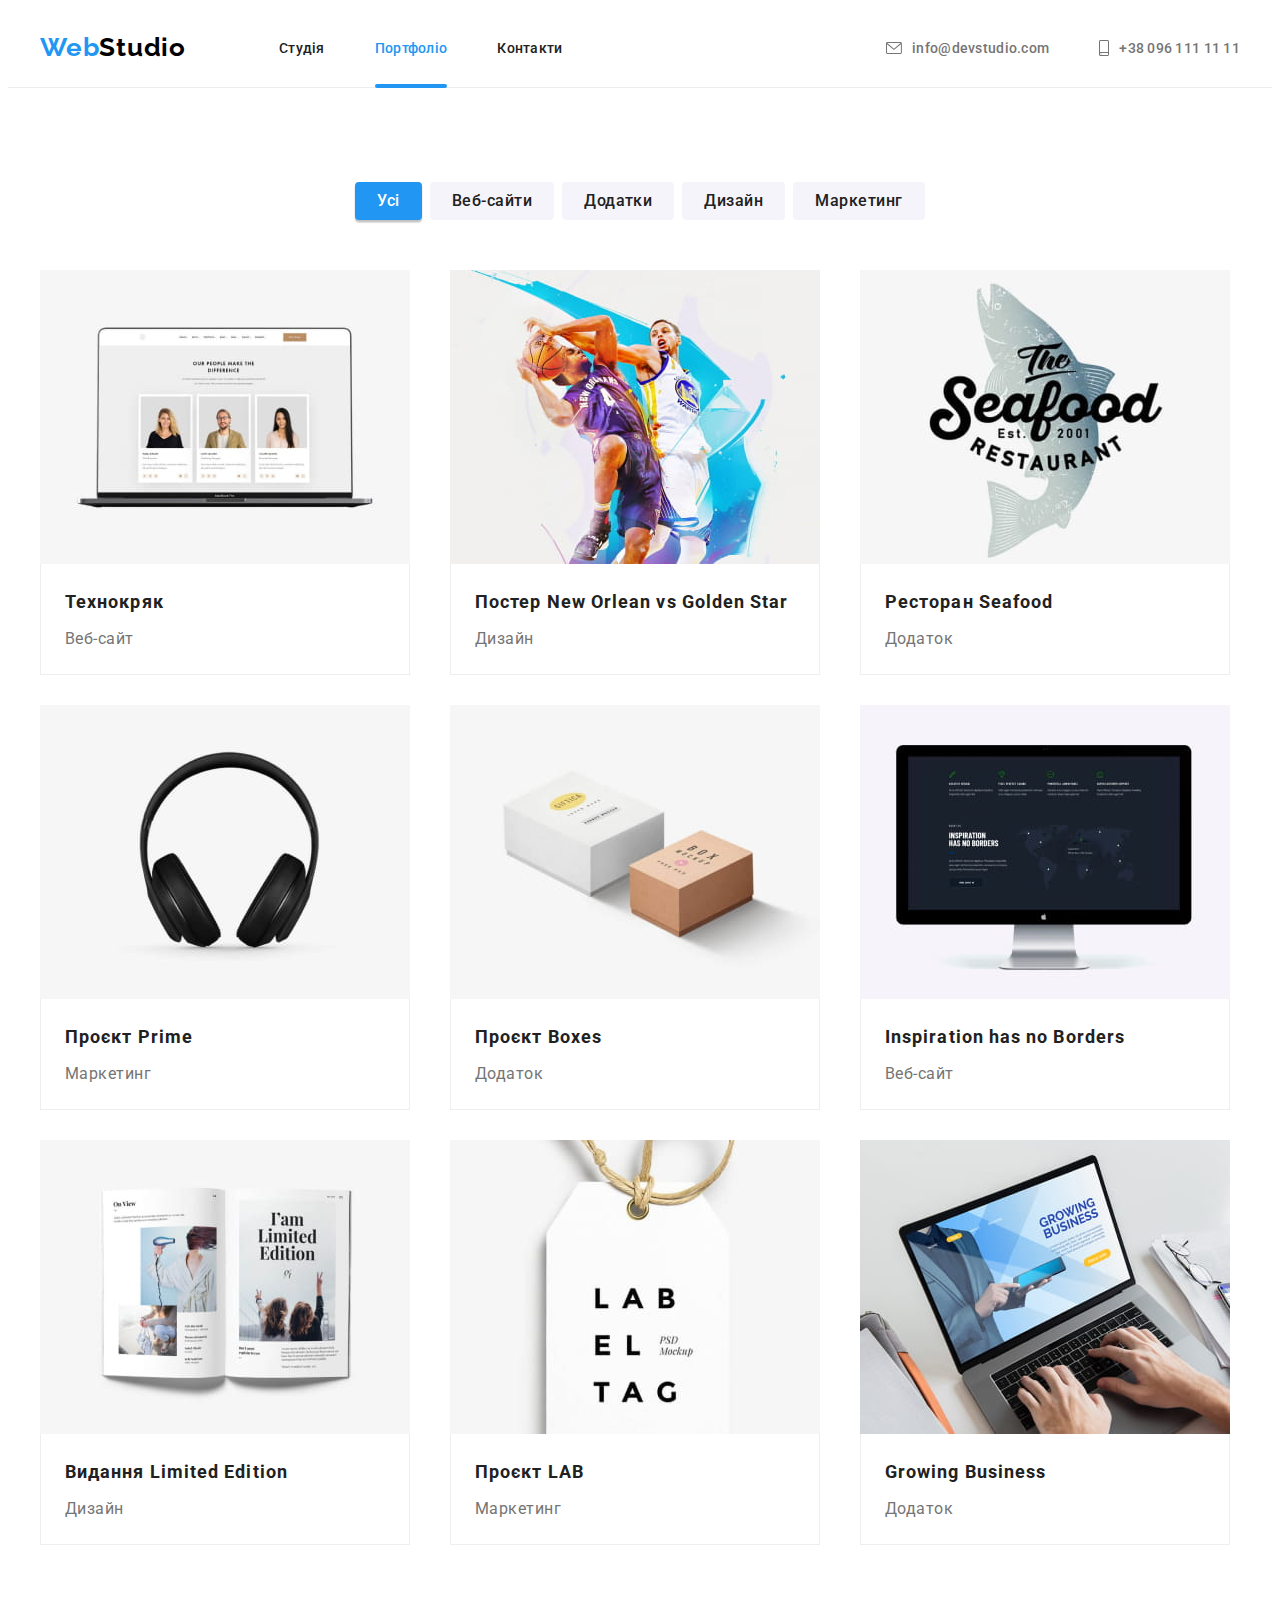
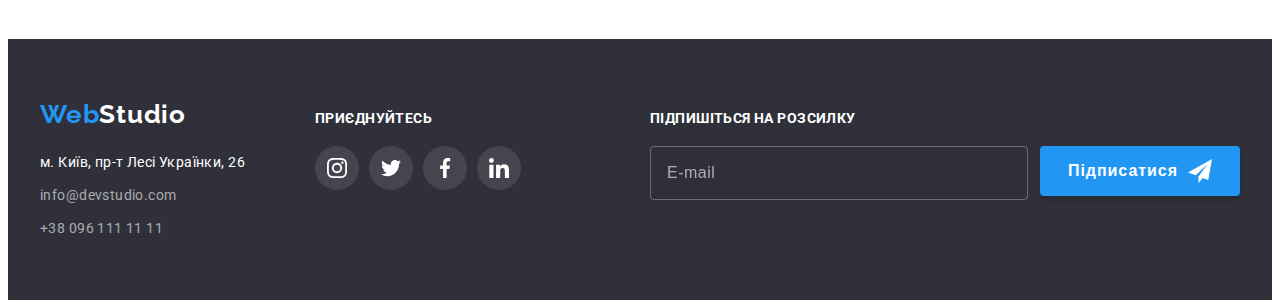
==== portfolio.html @ 85af91fe "Initial commit" ====
<!DOCTYPE html>
<html lang="uk">
  <head>
    <meta charset="UTF-8" />
    <meta http-equiv="X-UA-Compatible" content="IE=edge" />
    <meta name="viewport" content="width=device-width, initial-scale=1.0" />
    <title>Портфоліо</title>
    <!-- Fonts -->
    <link rel="preconnect" href="https://fonts.googleapis.com" />
    <link rel="preconnect" href="https://fonts.gstatic.com" crossorigin />
    <link
      href="https://fonts.googleapis.com/css2?family=Raleway:wght@700&family=Roboto:wght@400;500;700;900&display=swap"
      rel="stylesheet"
    />
    <!-- Modern Normalize -->
    <link
      rel="stylesheet"
      href="https://cdnjs.cloudflare.com/ajax/libs/modern-normalize/1.1.0/modern-normalize.min.css"
      integrity="sha512-wpPYUAdjBVSE4KJnH1VR1HeZfpl1ub8YT/NKx4PuQ5NmX2tKuGu6U/JRp5y+Y8XG2tV+wKQpNHVUX03MfMFn9Q=="
      crossorigin="anonymous"
      referrerpolicy="no-referrer"
    />
    <!-- Custom Styles -->
    <link rel="stylesheet" href="./css/style.css" />
  </head>
  <body class="page">
    <!-- Header -->
    <header class="header">
      <div class="container header-container">
        <a class="header-logo link" lang="en" href="./index.html"
          ><span class="logo-part">Web</span>Studio</a
        >
        <nav class="main-nav">
          <ul class="main-nav-list list">
            <li class="main-nav-item">
              <a class="main-nav-link link" href="./index.html">Студія</a>
            </li>
            <li class="main-nav-item">
              <a class="main-nav-link link current" href="./portfolio.html">Портфоліо</a>
            </li>
            <li class="main-nav-item">
              <a class="main-nav-link link" href="#">Контакти</a>
            </li>
          </ul>
        </nav>
        <ul class="header-contact-list list">
          <li class="header-contact-item">
            <a class="header-contact-link link" href="mailto:info@devstudio.com">
              <svg class="contact-icon" width="16" height="12">
                <use href="./images/icons.svg#mail"></use>
              </svg>
              info@devstudio.com</a
            >
          </li>
          <li class="header-contact-item">
            <a class="header-contact-link link" href="tel:+380961111111">
              <svg class="contact-icon" width="10" height="16">
                <use href="./images/icons.svg#phone"></use>
              </svg>
              +38 096 111 11 11</a
            >
          </li>
        </ul>
      </div>
    </header>
    <main class="primary">
      <section class="gallery section">
        <div class="container">
          <h1 class="gallery-main-title visually-hidden">Портфоліо</h1>
          <!-- Gallery Button -->
          <ul class="gallery-btn list">
            <li class="gallery-btn-item">
              <button class="btn active" type="button">Усі</button>
            </li>
            <li class="gallery-btn-item"><button class="btn" type="button">Веб-сайти</button></li>
            <li class="gallery-btn-item"><button class="btn" type="button">Додатки</button></li>
            <li class="gallery-btn-item"><button class="btn" type="button">Дизайн</button></li>
            <li class="gallery-btn-item"><button class="btn" type="button">Маркетинг</button></li>
          </ul>
          <!-- Gallery Cards -->
          <ul class="gallery-list list">
            <li class="gallery-list-item">
              <a class="gallery-link link" href="#" target="_blank">
                <div class="gallery-thumb">
                  <img
                    class="example-img"
                    src="./images/portfolio/img.jpg"
                    alt=""
                    width="370"
                    height="294"
                  />
                  <div class="overlay">
                    <p class="overlay-desc">
                      Ресурс пропонує комплексні пропозиції з різним рівнем функціоналу та сервісів.
                      Все це дозволить відвідувачу отримати вичерпні відомості про компанію чи
                      приватну особу.
                    </p>
                  </div>
                </div>
                <div class="gallery-txt">
                  <h2 class="gallery-title">Технокряк</h2>
                  <p class="gallery-subtitle">Веб-сайт</p>
                </div>
              </a>
            </li>
            <li class="gallery-list-item">
              <a class="gallery-link link" href="#" target="_blank">
                <div class="gallery-thumb">
                  <img
                    class="example-img"
                    src="./images/portfolio/img-1.jpg"
                    alt=""
                    width="370"
                    height="294"
                  />
                  <div class="overlay">
                    <p class="overlay-desc">
                      Ресурс пропонує комплексні пропозиції з різним рівнем функціоналу та сервісів.
                      Все це дозволить відвідувачу отримати вичерпні відомості про компанію чи
                      приватну особу.
                    </p>
                  </div>
                </div>
                <div class="gallery-txt">
                  <h2 class="gallery-title">
                    Постер <span lang="en">New Orlean vs Golden Star</span>
                  </h2>
                  <p class="gallery-subtitle">Дизайн</p>
                </div>
              </a>
            </li>
            <li class="gallery-list-item">
              <a class="gallery-link link" href="#" target="_blank">
                <div class="gallery-thumb">
                  <img
                    class="example-img"
                    src="./images/portfolio/img-2.jpg"
                    alt=""
                    width="370"
                    height="294"
                  />
                  <div class="overlay">
                    <p class="overlay-desc">
                      Ресурс пропонує комплексні пропозиції з різним рівнем функціоналу та сервісів.
                      Все це дозволить відвідувачу отримати вичерпні відомості про компанію чи
                      приватну особу.
                    </p>
                  </div>
                </div>
                <div class="gallery-txt">
                  <h2 class="gallery-title">Ресторан <span lang="en">Seafood</span></h2>
                  <p class="gallery-subtitle">Додаток</p>
                </div>
              </a>
            </li>
            <li class="gallery-list-item">
              <a class="gallery-link link" href="#" target="_blank">
                <div class="gallery-thumb">
                  <img
                    class="example-img"
                    src="./images/portfolio/img-3.jpg"
                    alt=""
                    width="370"
                    height="294"
                  />
                  <div class="overlay">
                    <p class="overlay-desc">
                      Ресурс пропонує комплексні пропозиції з різним рівнем функціоналу та сервісів.
                      Все це дозволить відвідувачу отримати вичерпні відомості про компанію чи
                      приватну особу.
                    </p>
                  </div>
                </div>
                <div class="gallery-txt">
                  <h2 class="gallery-title">Проєкт <span lang="en">Prime</span></h2>
                  <p class="gallery-subtitle">Маркетинг</p>
                </div>
              </a>
            </li>
            <li class="gallery-list-item">
              <a class="gallery-link link" href="#" target="_blank">
                <div class="gallery-thumb">
                  <img
                    class="example-img"
                    src="./images/portfolio/img-4.jpg"
                    alt=""
                    width="370"
                    height="294"
                  />
                  <div class="overlay">
                    <p class="overlay-desc">
                      Ресурс пропонує комплексні пропозиції з різним рівнем функціоналу та сервісів.
                      Все це дозволить відвідувачу отримати вичерпні відомості про компанію чи
                      приватну особу.
                    </p>
                  </div>
                </div>
                <div class="gallery-txt">
                  <h2 class="gallery-title">Проєкт <span lang="en">Boxes</span></h2>
                  <p class="gallery-subtitle">Додаток</p>
                </div>
              </a>
            </li>
            <li class="gallery-list-item">
              <a class="gallery-link link" href="#" target="_blank">
                <div class="gallery-thumb">
                  <img
                    class="example-img"
                    src="./images/portfolio/img-5.jpg"
                    alt=""
                    width="370"
                    height="294"
                  />
                  <div class="overlay">
                    <p class="overlay-desc">
                      Ресурс пропонує комплексні пропозиції з різним рівнем функціоналу та сервісів.
                      Все це дозволить відвідувачу отримати вичерпні відомості про компанію чи
                      приватну особу.
                    </p>
                  </div>
                </div>
                <div class="gallery-txt">
                  <h2 class="gallery-title" lang="en">Inspiration has no Borders</h2>
                  <p class="gallery-subtitle">Веб-сайт</p>
                </div>
              </a>
            </li>
            <li class="gallery-list-item">
              <a class="gallery-link link" href="#" target="_blank">
                <div class="gallery-thumb">
                  <img
                    class="example-img"
                    src="./images/portfolio/img-6.jpg"
                    alt=""
                    width="370"
                    height="294"
                  />
                  <div class="overlay">
                    <p class="overlay-desc">
                      Ресурс пропонує комплексні пропозиції з різним рівнем функціоналу та сервісів.
                      Все це дозволить відвідувачу отримати вичерпні відомості про компанію чи
                      приватну особу.
                    </p>
                  </div>
                </div>
                <div class="gallery-txt">
                  <h2 class="gallery-title">Видання <span lang="en">Limited Edition</span></h2>
                  <p class="gallery-subtitle">Дизайн</p>
                </div>
              </a>
            </li>
            <li class="gallery-list-item">
              <a class="gallery-link link" href="#" target="_blank">
                <div class="gallery-thumb">
                  <img
                    class="example-img"
                    src="./images/portfolio/img-7.jpg"
                    alt=""
                    width="370"
                    height="294"
                  />
                  <div class="overlay">
                    <p class="overlay-desc">
                      Ресурс пропонує комплексні пропозиції з різним рівнем функціоналу та сервісів.
                      Все це дозволить відвідувачу отримати вичерпні відомості про компанію чи
                      приватну особу.
                    </p>
                  </div>
                </div>
                <div class="gallery-txt">
                  <h2 class="gallery-title">Проєкт <span lang="en">LAB</span></h2>
                  <p class="gallery-subtitle">Маркетинг</p>
                </div>
              </a>
            </li>
            <li class="gallery-list-item">
              <a class="gallery-link link" href="#" target="_blank">
                <div class="gallery-thumb">
                  <img
                    class="example-img"
                    src="./images/portfolio/img-8.jpg"
                    alt=""
                    width="370"
                    height="294"
                  />
                  <div class="overlay">
                    <p class="overlay-desc">
                      Ресурс пропонує комплексні пропозиції з різним рівнем функціоналу та сервісів.
                      Все це дозволить відвідувачу отримати вичерпні відомості про компанію чи
                      приватну особу.
                    </p>
                  </div>
                </div>
                <div class="gallery-txt">
                  <h2 class="gallery-title" lang="en">Growing Business</h2>
                  <p class="gallery-subtitle">Додаток</p>
                </div>
              </a>
            </li>
          </ul>
        </div>
      </section>
    </main>
    <!-- Footer -->
    <footer class="footer">
      <div class="footer-container container">
        <div class="footer-nav">
          <a class="footer-logo link" lang="en" href="./index.html"
            ><span class="logo-part">Web</span>Studio</a
          >
          <address class="info">
            <ul class="info-list list">
              <li class="info-list-item">
                <a
                  class="adress-link link"
                  href="https://goo.gl/maps/as8fTJ3yX4qx2LzX6"
                  target="_blank"
                  rel="noopener noreferrer"
                  >м. Київ, пр-т Лесі Українки, 26</a
                >
              </li>
              <li class="info-list-item">
                <a class="info-link link" href="mailto:info@devstudio.com">info@devstudio.com</a>
              </li>
              <li class="info-list-item">
                <a class="info-link link" href="tel:+380961111111">+38 096 111 11 11</a>
              </li>
            </ul>
          </address>
        </div>
        <div class="footer-socials">
          <strong class="footer-socials-title">приєднуйтесь</strong>
          <ul class="footer-socials-list list">
            <li class="footer-socials-item">
              <a
                class="footer-socials-link link"
                href="https://instagram.com"
                target="_blank"
                rel="noopener noreferrer"
                aria-label="Instagram"
              >
                <svg class="footer-socials-icon" width="20" height="20">
                  <use href="./images/icons.svg#instagram"></use>
                </svg>
              </a>
            </li>
            <li class="footer-socials-item">
              <a
                class="footer-socials-link link"
                href="https://twitter.com"
                target="_blank"
                rel="noopener noreferrer"
                aria-label="Twitter"
              >
                <svg class="footer-socials-icon" width="20" height="20">
                  <use href="./images/icons.svg#twitter"></use>
                </svg>
              </a>
            </li>
            <li class="footer-socials-item">
              <a
                class="footer-socials-link link"
                href="https://facebook.com"
                target="_blank"
                rel="noopener noreferrer"
                aria-label="Facebook"
              >
                <svg class="footer-socials-icon" width="20" height="20">
                  <use href="./images/icons.svg#facebook"></use>
                </svg>
              </a>
            </li>
            <li class="footer-socials-item">
              <a
                class="footer-socials-link link"
                href="https://linkedin.com"
                target="_blank"
                rel="noopener noreferrer"
                aria-label="Linkedin"
              >
                <svg class="footer-socials-icon" width="20" height="20">
                  <use href="./images/icons.svg#linkedin"></use>
                </svg>
              </a>
            </li>
          </ul>
        </div>

        <div class="subscribe-box">
          <strong class="subscribe-form-title">Підпишіться на розсилку</strong>
          <form class="subscribe-form" name="subscribe-form">
            <label class="subscribe-form-field">
              <input
                class="subscribe-form-input"
                type="email"
                name="user-mail"
                placeholder="E-mail"
            /></label>
            <button class="subscribe-btn" type="submit">
              Підписатися
              <svg class="subscribe-icon" width="24" height="24">
                <use href="./images/icons.svg#subscribe"></use>
              </svg>
            </button>
          </form>
        </div>
      </div>
    </footer>
  </body>
</html>
---- css/style.css ----
:root {
  /* Fonts */
  --main-font: 'Roboto', sans-serif;
  --secondary-font: 'Raleway', sans-serif;

  /* Text colors */
  --main-txt-cl: #212121;
  --secondary-txt-cl: #757575;
  --light-txt-cl: #ffffff;
  --dark-logo-cl: #000000;
  --blue-cl: #2196f3;
  --info-txt-cl: rgba(255, 255, 255, 0.6);
  --secondary-form-txt-cl: rgba(117, 117, 117, 0.5);

  /* Background colors */
  --main-background-cl: #ffffff;
  --secondary-background-cl: #2f303a;
  --grey-background-cl: #f5f4fa;
  --shadow-background: rgba(47, 48, 58, 0.4);
  --footer-icon-bcgr: rgba(255, 255, 255, 0.1);
  --modal-backdrop-bcgr: rgba(0, 0, 0, 0.2);
  --card-overlay-bg: rgba(33, 150, 243, 0.9);
  --card-functions-bg: rgba(47, 48, 58, 0.8);

  /* Button colors */
  --dark-blue-cl: #188ce8;
  --gray-icon: #afb1b8;

  /* Border colors */
  --header-brdr-cl: #ececec;
  --cards-brdr-cl: #eeeeee;
  --modal-btn-brdr: rgba(0, 0, 0, 0.1);
  --modal-form-brdr: rgba(33, 33, 33, 0.2);

  /* Variables of elements in grid (Portfolio)*/
  --items: 3;
  --indent: 30px;

  /* Animation */
  --animation: 250ms cubic-bezier(0.4, 0, 0.2, 1);
}

/**
  |============================
  | Basic Styles
  |============================
*/

.page {
  background-color: var(--main-background-cl);
  font-family: var(--main-font);
  color: var(--main-txt-cl);
}

/* Reset */
h1,
h2,
h3,
h4,
h5,
h6,
p {
  margin: 0;
}

img {
  display: block;
  max-width: 100%;
  height: auto;
}

.link {
  text-decoration: none;
  color: currentColor;
}

.list {
  list-style: none;
  margin: 0;
  padding: 0;
}

/* Section */
.section {
  padding-top: 94px;
  padding-bottom: 94px;
}

/* Container */
.container {
  width: 1200px;
  padding-left: 15px;
  padding-right: 15px;
  margin: 0 auto;
}

/* Visually Hidden */
.visually-hidden {
  position: absolute;
  width: 1px;
  height: 1px;
  margin: -1px;
  border: 0;
  padding: 0;
  white-space: nowrap;
  clip-path: inset(100%);
  clip: rect(0 0 0 0);
  overflow: hidden;
}

/**
  |============================
  | Header
  |============================
*/
.header {
  font-weight: 500;
  font-size: 14px;
  line-height: calc(16 / 14);
  letter-spacing: 0.02em;
  border-bottom: 1px solid var(--header-brdr-cl);
}
.header-container {
  display: flex;
}
.header-logo {
  padding-top: 24px;
  padding-bottom: 24px;
  margin-right: 93px;
  font-family: var(--secondary-font);
  font-weight: 700;
  font-size: 26px;
  line-height: calc(31 / 26);
  letter-spacing: 0.03em;
  color: var(--dark-logo-cl);
}
.logo-part {
  color: var(--blue-cl);
}
.main-nav {
  margin-right: auto;
}
.main-nav-list {
  display: flex;
  gap: 50px;
}

.main-nav-link,
.header-contact-link {
  position: relative;
  display: flex;
  padding-top: 32px;
  padding-bottom: 31px;
  align-items: center;
  gap: 10px;

  transition: color var(--animation);
}

.main-nav-link.current::before {
  content: '';

  position: absolute;
  left: 0;
  bottom: -1px;

  display: block;
  width: 100%;
  height: 4px;
  background-color: var(--blue-cl);
  border-radius: 2px;
}

.main-nav-link:hover,
.main-nav-link:focus,
.header-contact-link:hover,
.header-contact-link:focus {
  color: var(--blue-cl);
}

.main-nav-link.current {
  color: var(--blue-cl);
}

.header-contact-list {
  display: flex;
  gap: 50px;
  color: var(--secondary-txt-cl);
}

.contact-icon {
  fill: var(--secondary-txt-cl);
  transition: fill var(--animation);
}

.header-contact-link:hover .contact-icon,
.header-contact-link:focus .contact-icon {
  fill: var(--blue-cl);
}

/**
  |============================
  | PAGE STUDIO
  |============================
*/

/* HERO */
.hero {
  max-width: 1600px;
  margin-left: auto;
  margin-right: auto;
  padding-top: 200px;
  padding-bottom: 200px;
  background-color: var(--secondary-background-cl);
  background-image: linear-gradient(to right, var(--shadow-background), var(--shadow-background)),
    url(../images/hero/hero-bcgr.jpg);
  background-position: center;
  background-repeat: no-repeat;
  background-size: cover;
  text-align: center;
}
.hero-title {
  width: 696px;
  margin-left: auto;
  margin-right: auto;
  margin-bottom: 30px;
  font-weight: 900;
  font-size: 44px;
  line-height: calc(60 / 44);
  letter-spacing: 0.06em;
  text-transform: uppercase;
  color: var(--light-txt-cl);
}
.hero-btn {
  min-width: 216px;
  min-height: 50px;
  padding: 10px;
  font-family: inherit;
  font-weight: 700;
  font-size: 16px;
  line-height: calc(30 / 16);
  letter-spacing: 0.06em;
  color: var(--light-txt-cl);
  background-color: var(--blue-cl);
  cursor: pointer;
  border-style: none;
  border-radius: 4px;

  transition: background-color var(--animation);
}
.hero-btn:hover,
.hero-btn:focus {
  background-color: var(--dark-blue-cl);
}

/* FEATURES */
.features-list {
  display: flex;
  gap: 30px;
}
.features-list-item {
  width: 270px;
}
.features-title {
  margin-bottom: 10px;
  font-weight: 700;
  font-size: 14px;
  line-height: calc(16 / 14);
  letter-spacing: 0.03em;
  text-transform: uppercase;
}

.background-icon {
  display: flex;
  height: 120px;
  background: var(--grey-background-cl);
  border-radius: 4px;
  align-items: center;
  justify-content: center;
  margin-bottom: 30px;
}

.features-subtitle {
  font-size: 14px;
  line-height: calc(24 / 14);
  letter-spacing: 0.03em;
  color: var(--secondary-txt-cl);
}

/* FUNCTION */
.function {
  padding-bottom: 94px;
}
.function-list {
  display: flex;
  gap: 30px;
}

.function-title {
  margin-bottom: 50px;
  font-weight: 700;
  font-size: 36px;
  line-height: calc(42 / 36);
  text-align: center;
  letter-spacing: 0.03em;
  color: var(--main-txt-cl);
}

.function-thumb {
  position: relative;
}

.function-txt-box {
  position: absolute;
  bottom: 0;
  left: 0;

  width: 100%;
  height: 70px;
  display: flex;
  align-items: center;
  justify-content: center;

  background-color: var(--card-functions-bg);
}

.function-txt {
  font-weight: 700;
  font-size: 14px;
  line-height: calc(16 / 14);
  /* text-align: center; */
  letter-spacing: 0.03em;
  text-transform: uppercase;
  color: var(--light-txt-cl);
}

/* TEAM */
.team {
  background-color: var(--grey-background-cl);
}
.team-title {
  margin-bottom: 50px;
  font-weight: 700;
  font-size: 36px;
  line-height: calc(42 / 36);
  text-align: center;
  letter-spacing: 0.03em;
  color: var(--main-txt-cl);
}
.team-list {
  display: flex;
  gap: 30px;
}
.team-list-item {
  text-align: center;
  background-color: var(--main-background-cl);
  box-shadow: 0px 1px 3px rgba(0, 0, 0, 0.12), 0px 1px 1px rgba(0, 0, 0, 0.14),
    0px 2px 1px rgba(0, 0, 0, 0.2);
  border-radius: 0px 0px 4px 4px;
}
.txt-part {
  padding: 30px;
}
.name {
  margin-bottom: 10px;
  font-weight: 500;
  font-size: 16px;
  line-height: calc(19 / 16);
  letter-spacing: 0.03em;
  color: var(--main-txt-cl);
}
.profession {
  margin-bottom: 16px;
  line-height: calc(19 / 16);
  letter-spacing: 0.03em;
  color: var(--secondary-txt-cl);
}
/* Socails */
.socials {
  display: flex;
  justify-content: center;
  gap: 10px;
}
.socials-link {
  display: flex;
  align-items: center;
  justify-content: center;
  width: 44px;
  height: 44px;
  background-color: var(--main-background-cl);
  border-radius: 50%;

  transition: background-color var(--animation);
}

.socials-icon {
  fill: var(--gray-icon);

  transition: fill var(--animation);
}

.socials-link:hover,
.socials-link:focus {
  background-color: var(--blue-cl);
}
.socials-link:hover .socials-icon,
.socials-link:focus .socials-icon {
  fill: var(--main-background-cl);
}

/* Clients */
.clients-title {
  font-weight: 700;
  font-size: 36px;
  line-height: calc(42 / 36);
  text-align: center;
  letter-spacing: 0.03em;
  margin-bottom: 50px;
}
.clients-list {
  display: flex;
  gap: 30px;
}

.clients-list-item {
  width: 170px;
  height: 92px;
}

.clients-link {
  display: flex;
  color: var(--gray-icon);
  border: 1px solid var(--gray-icon);
  border-radius: 4px;
  height: inherit;
  align-items: center;
  justify-content: center;

  transition: color var(--animation), border-color var(--animation);
}

.clients-link:hover,
.clients-link:focus {
  color: var(--blue-cl);
  border-color: var(--blue-cl);
}

.client-icon {
  fill: currentColor;
}

/**
  |============================
  | Foooter
  |============================
*/
.footer {
  padding-top: 60px;
  padding-bottom: 60px;
  background-color: var(--secondary-background-cl);
}
.footer-container {
  display: flex;
  align-items: baseline;
}
.footer-nav {
  margin-right: 70px;
}

.footer-logo {
  display: block;
  margin-bottom: 20px;
  font-family: var(--secondary-font);
  font-weight: 700;
  font-size: 26px;
  line-height: calc(31 / 26);
  letter-spacing: 0.03em;
  color: var(--light-txt-cl);
}

.info {
  font-style: normal;
}
.info-list-item:not(:last-child) {
  margin-bottom: 9px;
}
.adress-link {
  display: block;
  font-size: 14px;
  line-height: calc(24 / 14);
  letter-spacing: 0.03em;
  color: var(--light-txt-cl);

  transition: color var(--animation);
}
.info-link {
  display: block;
  font-size: 14px;
  line-height: calc(24 / 14);
  letter-spacing: 0.03em;
  color: var(--info-txt-cl);

  transition: color var(--animation);
}
.adress-link:hover,
.adress-link:focus,
.info-link:hover,
.info-link:focus {
  color: var(--blue-cl);
}

/* Socials */
.footer-socials {
  margin-right: auto;
}

.footer-socials-title {
  display: block;
  font-weight: 700;
  font-size: 14px;
  line-height: calc(16 / 14);
  letter-spacing: 0.03em;
  text-transform: uppercase;
  color: var(--light-txt-cl);
  margin-bottom: 20px;
}

.footer-socials-list {
  display: flex;
  gap: 10px;
}

.footer-socials-item {
  width: 44px;
  height: 44px;
}
.footer-socials-link {
  display: flex;
  height: inherit;
  align-items: center;
  justify-content: center;
  background: var(--footer-icon-bcgr);
  border-radius: 50%;

  transition: background-color var(--animation);
}
.footer-socials-link:hover,
.footer-socials-link:focus {
  background-color: var(--blue-cl);
}

.footer-socials-icon {
  fill: var(--main-background-cl);
}

/* Subscribtion form */
.subscribe-form-title {
  display: block;
  font-weight: 700;
  font-size: 14px;
  line-height: calc(16 / 14);
  letter-spacing: 0.03em;
  text-transform: uppercase;
  color: var(--light-txt-cl);
  margin-bottom: 20px;
}

.subscribe-form {
  display: flex;
}

.subscribe-form-field {
  margin-right: 12px;
}

.subscribe-form-input {
  width: 358px;
  height: 50px;
  padding-left: 16px;
  border: 1px solid rgba(255, 255, 255, 0.3);
  filter: drop-shadow(0px 4px 4px rgba(0, 0, 0, 0.15));
  border-radius: 4px;
  background-color: transparent;
  outline: transparent;
  color: var(--info-txt-cl);
}

.subscribe-form-input::placeholder {
  font-weight: 400;
  font-size: 16px;
  line-height: calc(20 / 16);
  letter-spacing: 0.03em;
  color: var(--info-txt-cl);
}

.subscribe-form-input:focus {
  border-color: var(--blue-cl);
}

.subscribe-btn {
  display: flex;
  align-items: center;
  justify-content: center;
  width: 200px;
  height: 50px;
  background: var(--blue-cl);
  box-shadow: 0px 4px 4px rgba(0, 0, 0, 0.15);
  border-radius: 4px;
  border: none;
  font-weight: 700;
  font-size: 16px;
  line-height: calc(30 / 16);
  letter-spacing: 0.06em;
  color: var(--light-txt-cl);
  cursor: pointer;

  transition: background-color var(--animation);
}

.subscribe-btn:hover,
.subscribe-btn:focus {
  background-color: var(--dark-blue-cl);
}

.subscribe-icon {
  margin-left: 10px;
  fill: var(--light-txt-cl);
}

/**
  |============================
  | Modal window
  |============================
*/

.backdrop {
  position: fixed;
  top: 0;
  left: 0;

  width: 100%;
  height: 100%;
  background-color: var(--modal-backdrop-bcgr);

  transition: opacity var(--animation), visibility var(--animation);
}

.backdrop.is-hidden {
  opacity: 0;
  pointer-events: none;
  visibility: hidden;
}

.modal {
  padding: 40px;
  position: absolute;
  top: 50%;
  left: 50%;
  transform: translate(-50%, -50%);

  width: 528px;
  height: 581px;
  background-color: var(--main-background-cl);
  box-shadow: 0px 1px 3px rgba(0, 0, 0, 0.12), 0px 1px 1px rgba(0, 0, 0, 0.14),
    0px 2px 1px rgba(0, 0, 0, 0.2);
  border-radius: 4px;
}

.modal-btn {
  position: absolute;
  top: 8px;
  right: 8px;
  width: 30px;
  height: 30px;

  display: flex;
  align-items: center;
  justify-content: center;

  padding: 0;
  background-color: var(--main-background-cl);
  border-radius: 50%;
  border: 1px solid var(--modal-btn-brdr);

  cursor: pointer;
}

/**
  |============================
  | Register form
  |============================
*/

.register-form-title {
  display: block;
  font-weight: 700;
  font-size: 20px;
  line-height: calc(23 / 20);
  text-align: center;
  letter-spacing: 0.03em;
  color: var(--main-txt-cl);
  margin-bottom: 12px;
}

.register-form-group {
  margin-bottom: 20px;
}

.register-form-field {
  position: relative;
  display: block;
  margin-bottom: 10px;
}
.register-form-field:last-child {
  margin-bottom: 0;
}

.register-form-label {
  display: block;
  font-size: 12px;
  line-height: calc(14 / 12);
  letter-spacing: 0.01em;
  color: var(--secondary-txt-cl);
  margin-bottom: 4px;
}

.register-form-input {
  width: 100%;
  height: 40px;
  padding-left: 42px;
  padding-right: 42px;
  border: 1px solid var(--modal-form-brdr);
  border-radius: 4px;
  outline: transparent;

  transition: border-color var(--animation);
}

.register-form-input:focus,
.register-form-comment:focus {
  border-color: var(--blue-cl);
}

.register-form-icon {
  position: absolute;
  bottom: 11px;
  left: 12px;
  transition: fill var(--animation);
}

.register-form-input:focus + .register-form-icon {
  fill: var(--blue-cl);
}

.register-form-head {
  display: block;
  font-size: 12px;
  line-height: calc(14 / 12);
  letter-spacing: 0.01em;
  color: var(--secondary-txt-cl);
  margin-bottom: 4px;
}

.register-form-comment {
  display: block;
  width: 100%;
  height: 120px;
  padding: 12px 16px;
  font-size: 12px;
  line-height: calc(14 / 12);
  letter-spacing: 0.01em;

  resize: none;
  border: 1px solid var(--modal-form-brdr);
  border-radius: 4px;
  outline: transparent;
}

.register-form-comment::placeholder {
  font-size: 12px;
  line-height: calc(14 / 12);
  letter-spacing: 0.01em;
  color: var(--secondary-form-txt-cl);
}

.register-form-agreement {
  position: relative;
  display: flex;
  align-items: center;
  justify-content: center;
  margin-bottom: 30px;
  gap: 7px;
}

.register-form-checkbox {
  display: block;
}

.icon-checked {
  opacity: 0;
  transition: opacity var(--animation);
}

.register-form-checkbox:checked + .checkbox-icon .icon-checked {
  opacity: 1;
}

.icon-unchecked {
  opacity: 1;
  transition: opacity var(--animation);
}

.register-form-checkbox:checked + .checkbox-icon .icon-unchecked {
  opacity: 0;
}

.register-form-checkbox:focus + .checkbox-icon {
  border: 1px solid var(--blue-cl);
  border-radius: 2px;
}

.register-form-desc {
  font-weight: 400;
  font-size: 14px;
  line-height: calc(24 / 14);
  letter-spacing: 0.03em;
  color: var(--secondary-txt-cl);
  user-select: none;
}

.register-form-link {
  font-weight: 400;
  font-size: 14px;
  line-height: calc(24 / 14);
  letter-spacing: 0.03em;
  text-decoration-line: underline;
  color: var(--blue-cl);
}

.register-form-btn {
  display: block;
  margin: 0 auto;
  width: 200px;
  height: 50px;
  background-color: var(--blue-cl);
  box-shadow: 0px 4px 4px rgba(0, 0, 0, 0.15);
  border-radius: 4px;
  border: none;
  font-weight: 700;
  font-size: 16px;
  line-height: calc(30 / 16);
  letter-spacing: 0.06em;
  color: var(--light-txt-cl);
  cursor: pointer;
  transition: background-color var(--animation);
}

.register-form-btn:hover,
.register-form-btn:focus {
  background-color: var(--dark-blue-cl);
}

/**
  |============================
  | PAGE PORTFOLIO
  |============================
*/

.btn {
  border-radius: 4px;
  padding: 6px 22px;
  border-style: none;
  min-height: 38px;
}
.gallery-btn {
  display: flex;
  justify-content: center;
  gap: 8px;
  margin-bottom: 50px;
}
.gallery .btn {
  font-family: inherit;
  font-weight: 500;
  font-size: 16px;
  line-height: calc(26 / 16);
  letter-spacing: 0.03em;
  color: var(--main-txt-cl);
  background: var(--grey-background-cl);
  cursor: pointer;

  transition: box-shadow var(--animation), color var(--animation), background-color var(--animation);
}

.btn:hover,
.btn:focus,
.btn.active {
  box-shadow: 0px 3px 1px rgba(0, 0, 0, 0.1), 0px 1px 2px rgba(0, 0, 0, 0.08),
    0px 2px 2px rgba(0, 0, 0, 0.12);
  color: var(--light-txt-cl);
  background-color: var(--blue-cl);
}

.gallery-list {
  display: flex;
  flex-wrap: wrap;
  gap: 30px;
}

.gallery-list-item {
  flex-basis: calc((100% - var(--indent) * (var(--items) - 1)) / var(--items));
}

.gallery-link {
  display: inline-block;
  cursor: pointer;

  transition: box-shadow var(--animation);
}

.gallery-link:hover,
.gallery-link:focus {
  box-shadow: 0px 1px 1px rgba(0, 0, 0, 0.12), 0px 4px 4px rgba(0, 0, 0, 0.06),
    1px 4px 6px rgba(0, 0, 0, 0.16);
}

.gallery-thumb {
  position: relative;
  overflow: hidden;
}

.overlay {
  position: absolute;
  top: 0;
  left: 0;

  transform: translateY(101%);

  width: 100%;
  height: 100%;

  display: flex;
  align-items: center;
  justify-content: center;
  padding: 63px 24px;

  background-color: var(--card-overlay-bg);

  transition: transform var(--animation);
}

.gallery-link:hover .overlay,
.gallery-link:focus .overlay {
  transform: translateY(0);
}

.overlay-desc {
  font-weight: 400;
  font-size: 18px;
  line-height: calc(28 / 18);
  letter-spacing: 0.03em;
  color: var(--light-txt-cl);
}

.gallery-txt {
  padding: 20px 24px;
  border: 1px solid var(--cards-brdr-cl);
  border-top: none;
}

.gallery-title {
  margin-bottom: 4px;
  font-weight: 700;
  font-size: 18px;
  line-height: calc(36 / 18);
  letter-spacing: 0.06em;
  color: var(--main-txt-cl);
}
.gallery-subtitle {
  font-size: 16px;
  line-height: calc(30 / 16);
  letter-spacing: 0.03em;
  color: var(--secondary-txt-cl);
}
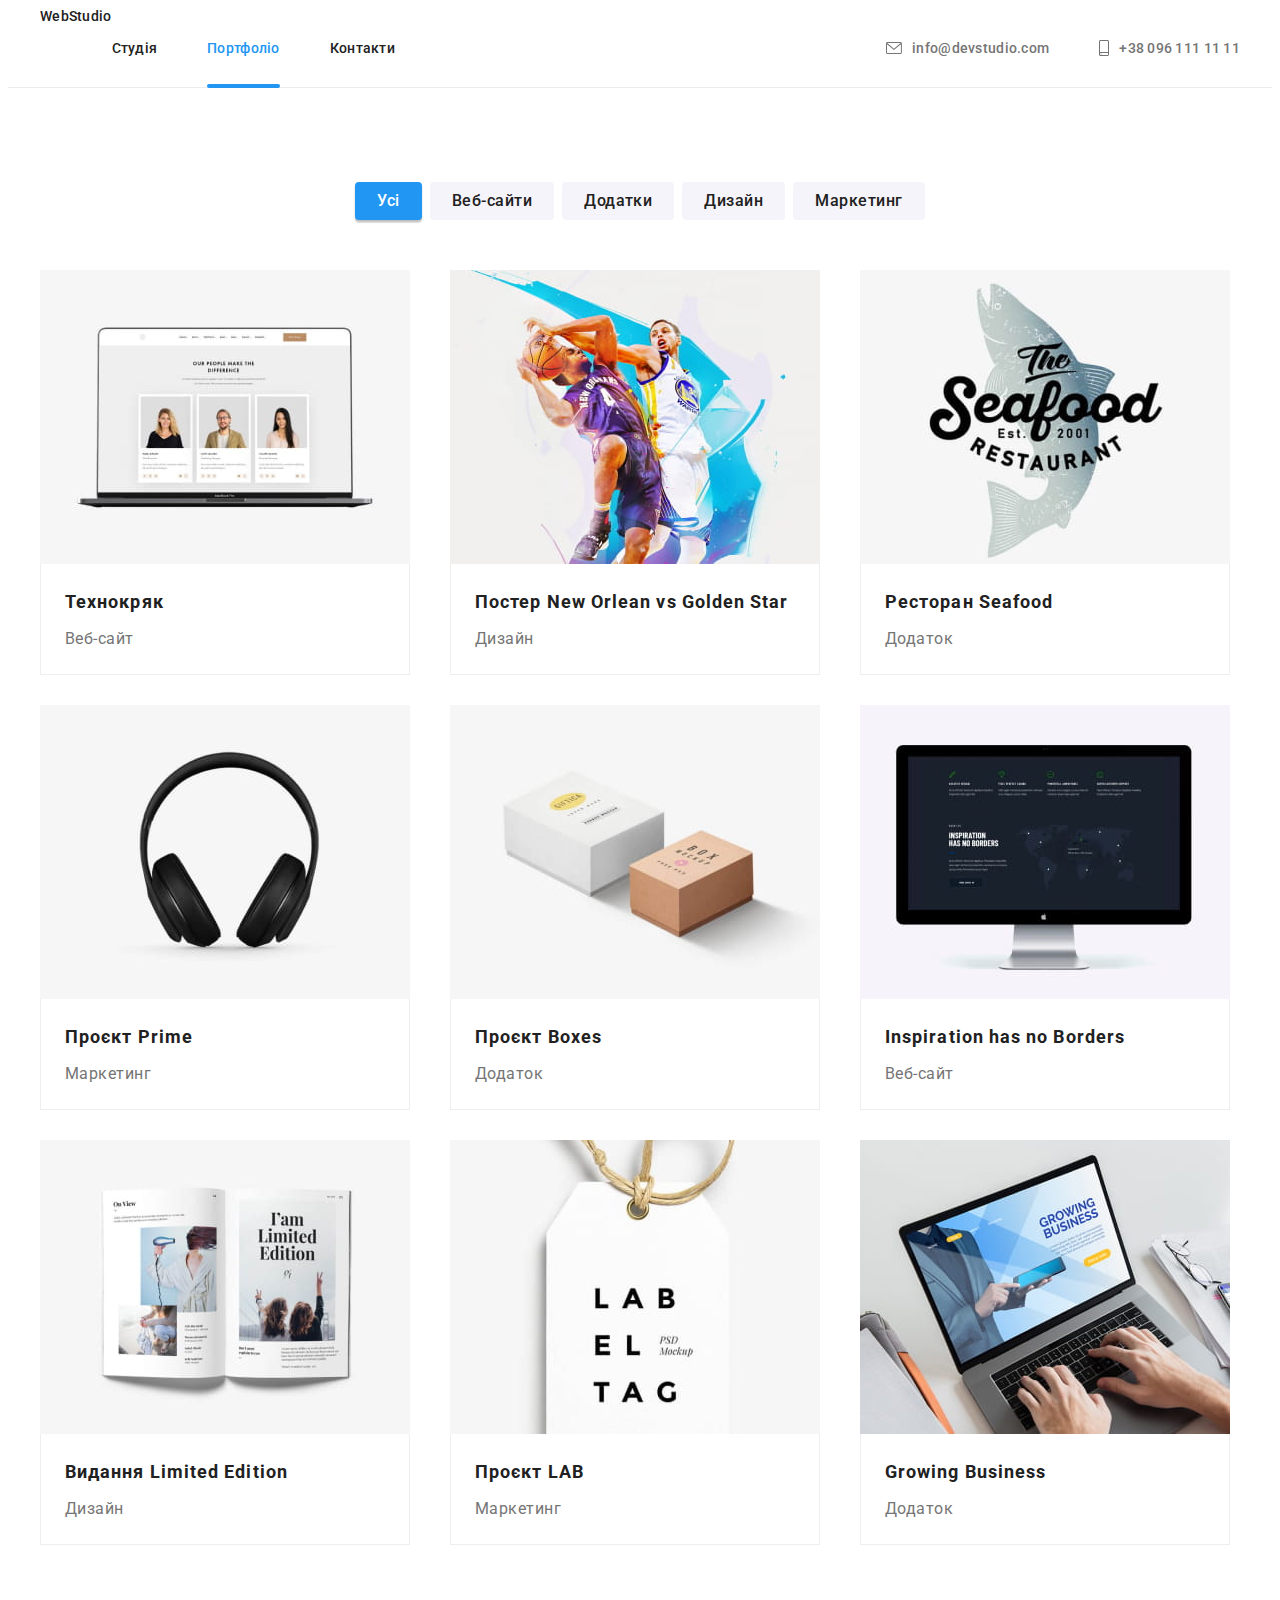
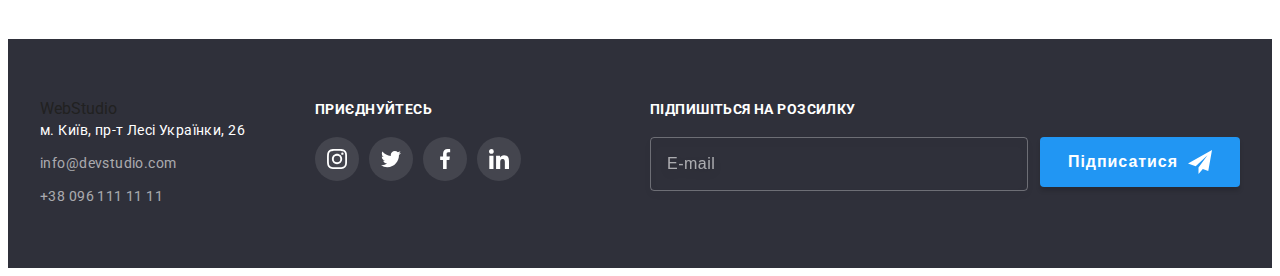
==== commit 0d6780af: "edit markup for logo in header and footer" ====
--- a/portfolio.html
+++ b/portfolio.html
@@ -27,8 +27,8 @@
     <!-- Header -->
     <header class="header">
       <div class="container header-container">
-        <a class="header-logo link" lang="en" href="./index.html"
-          ><span class="logo-part">Web</span>Studio</a
+        <a class="logo header-link link" lang="en" href="./index.html"
+          >Web<span class="logo-part-dark">Studio</span></a
         >
         <nav class="main-nav">
           <ul class="main-nav-list list">
@@ -305,8 +305,8 @@
     <footer class="footer">
       <div class="footer-container container">
         <div class="footer-nav">
-          <a class="footer-logo link" lang="en" href="./index.html"
-            ><span class="logo-part">Web</span>Studio</a
+          <a class="logo footer-link link" lang="en" href="./index.html"
+            >Web<span class="logo-part-light">Studio</span></a
           >
           <address class="info">
             <ul class="info-list list">
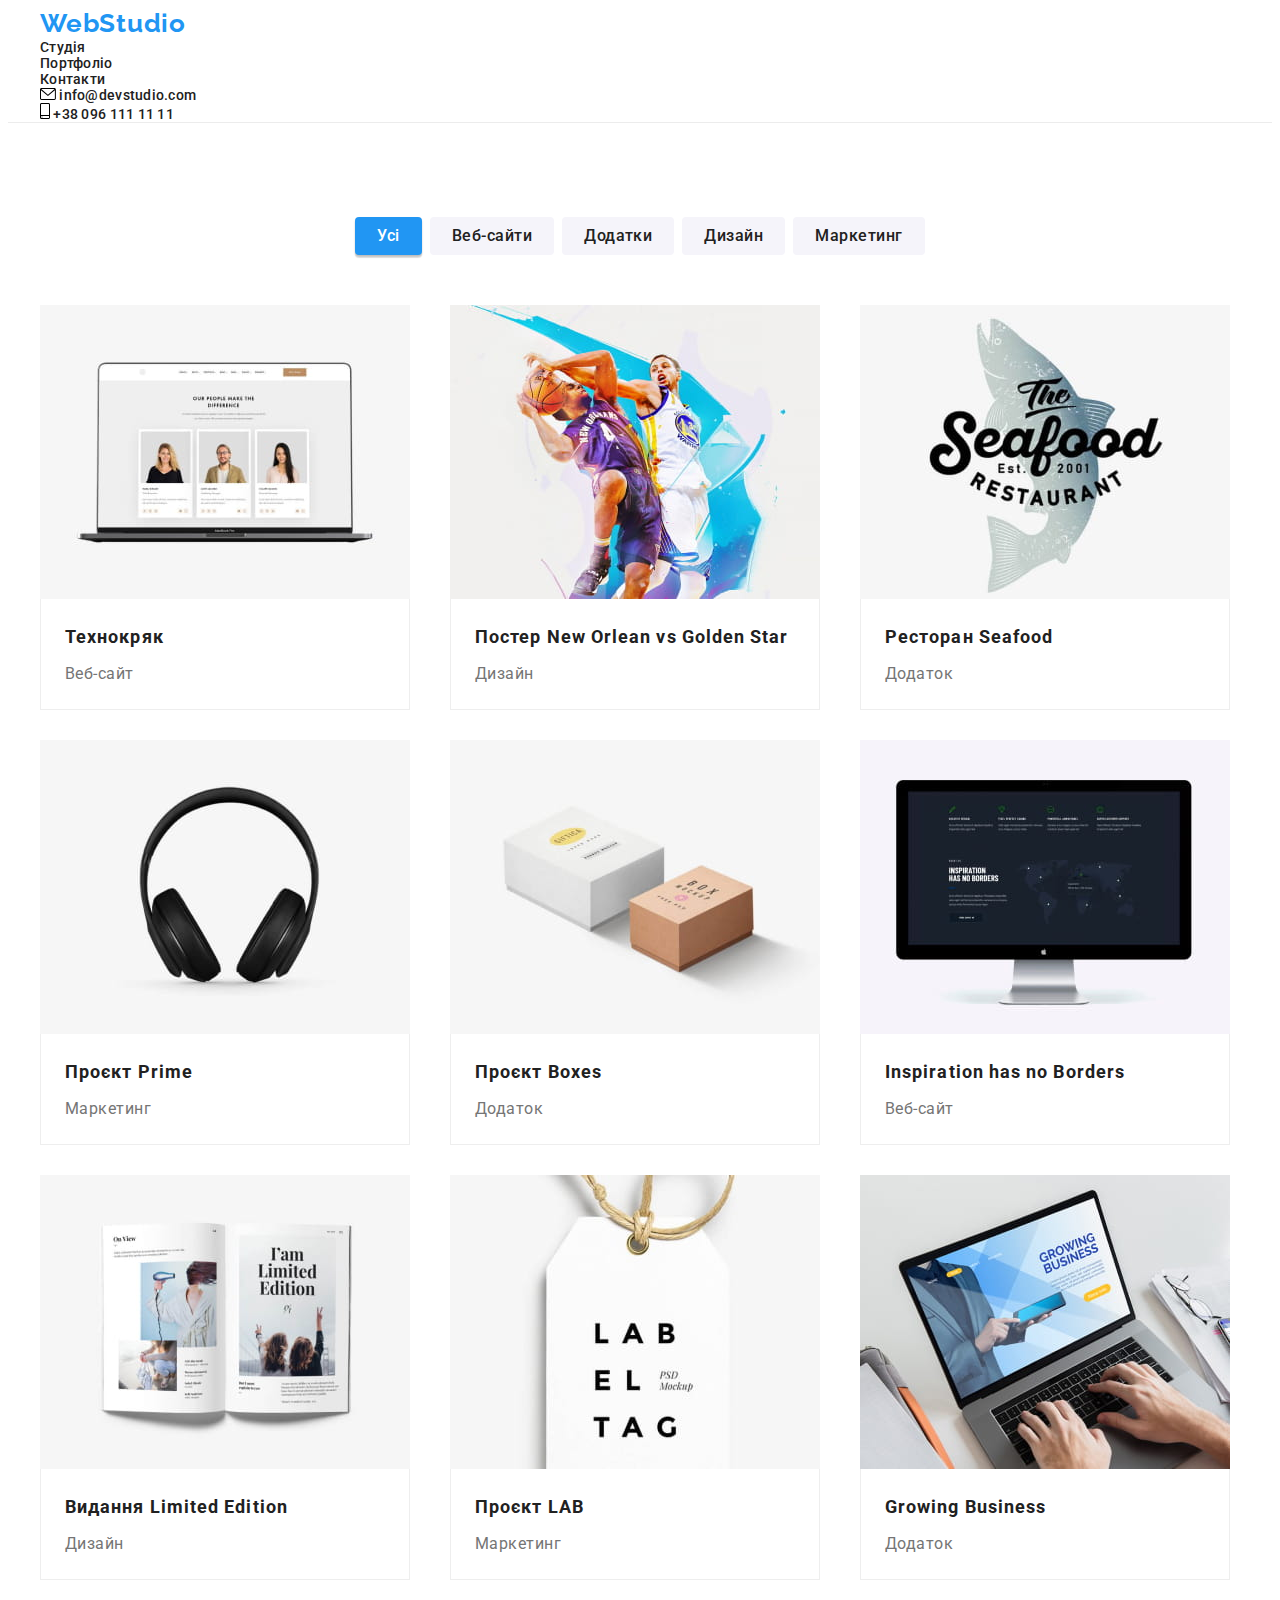
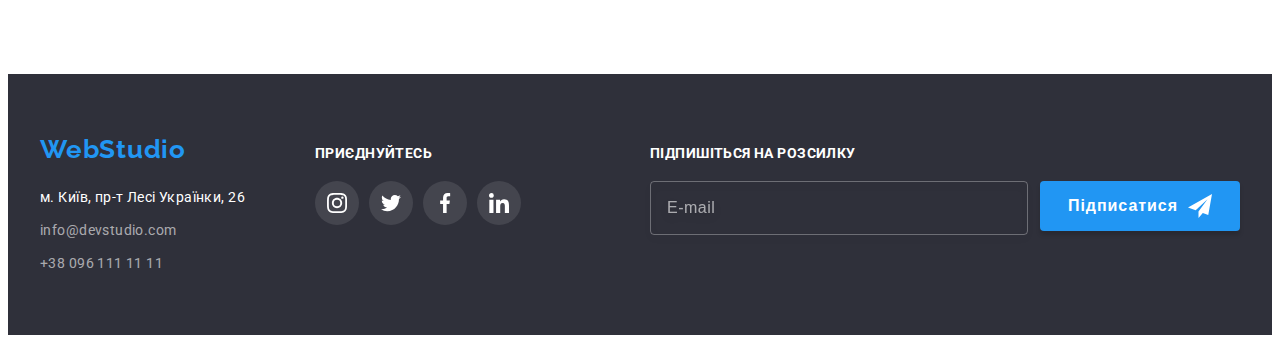
==== commit ef0fe31c: "edit classes by methodology BEM" ====
--- a/portfolio.html
+++ b/portfolio.html
@@ -26,35 +26,35 @@
   <body class="page">
     <!-- Header -->
     <header class="header">
-      <div class="container header-container">
-        <a class="logo header-link link" lang="en" href="./index.html"
-          >Web<span class="logo-part-dark">Studio</span></a
+      <div class="container header__container">
+        <a class="logo header__logo link" lang="en" href="./index.html"
+          >Web<span class="logo__dark">Studio</span></a
         >
-        <nav class="main-nav">
-          <ul class="main-nav-list list">
-            <li class="main-nav-item">
-              <a class="main-nav-link link" href="./index.html">Студія</a>
-            </li>
-            <li class="main-nav-item">
-              <a class="main-nav-link link current" href="./portfolio.html">Портфоліо</a>
-            </li>
-            <li class="main-nav-item">
-              <a class="main-nav-link link" href="#">Контакти</a>
+        <nav class="nav">
+          <ul class="nav__list list">
+            <li class="nav__item">
+              <a class="nav__link link" href="./index.html">Студія</a>
+            </li>
+            <li class="nav__item">
+              <a class="nav__link link current" href="./portfolio.html">Портфоліо</a>
+            </li>
+            <li class="nav__item">
+              <a class="nav__link link" href="#">Контакти</a>
             </li>
           </ul>
         </nav>
-        <ul class="header-contact-list list">
-          <li class="header-contact-item">
-            <a class="header-contact-link link" href="mailto:info@devstudio.com">
-              <svg class="contact-icon" width="16" height="12">
+        <ul class="header-contact list">
+          <li class="header-contact__item">
+            <a class="header-contact__link link" href="mailto:info@devstudio.com">
+              <svg class="header-contact__icon" width="16" height="12">
                 <use href="./images/icons.svg#mail"></use>
               </svg>
               info@devstudio.com</a
             >
           </li>
-          <li class="header-contact-item">
-            <a class="header-contact-link link" href="tel:+380961111111">
-              <svg class="contact-icon" width="10" height="16">
+          <li class="header-contact__item">
+            <a class="header-contact__link link" href="tel:+380961111111">
+              <svg class="header-contact__icon" width="10" height="16">
                 <use href="./images/icons.svg#phone"></use>
               </svg>
               +38 096 111 11 11</a
@@ -306,7 +306,7 @@
       <div class="footer-container container">
         <div class="footer-nav">
           <a class="logo footer-link link" lang="en" href="./index.html"
-            >Web<span class="logo-part-light">Studio</span></a
+            >Web<span class="logo__light">Studio</span></a
           >
           <address class="info">
             <ul class="info-list list">
--- a/css/style.css
+++ b/css/style.css
@@ -123,20 +123,24 @@
 .header-container {
   display: flex;
 }
-.header-logo {
+.logo {
+  font-family: var(--secondary-font);
+  font-weight: 700;
+  font-size: 26px;
+  line-height: calc(31 / 26);
+  letter-spacing: 0.03em;
+  color: var(--blue-cl);
+}
+.logo-part-dark {
+  color: var(--dark-logo-cl);
+}
+
+.header-link {
   padding-top: 24px;
   padding-bottom: 24px;
   margin-right: 93px;
-  font-family: var(--secondary-font);
-  font-weight: 700;
-  font-size: 26px;
-  line-height: calc(31 / 26);
-  letter-spacing: 0.03em;
-  color: var(--dark-logo-cl);
-}
-.logo-part {
-  color: var(--blue-cl);
-}
+}
+
 .main-nav {
   margin-right: auto;
 }
@@ -467,14 +471,12 @@
   margin-right: 70px;
 }
 
-.footer-logo {
+.footer-link {
   display: block;
   margin-bottom: 20px;
-  font-family: var(--secondary-font);
-  font-weight: 700;
-  font-size: 26px;
-  line-height: calc(31 / 26);
-  letter-spacing: 0.03em;
+}
+
+.logo-part-light {
   color: var(--light-txt-cl);
 }
 
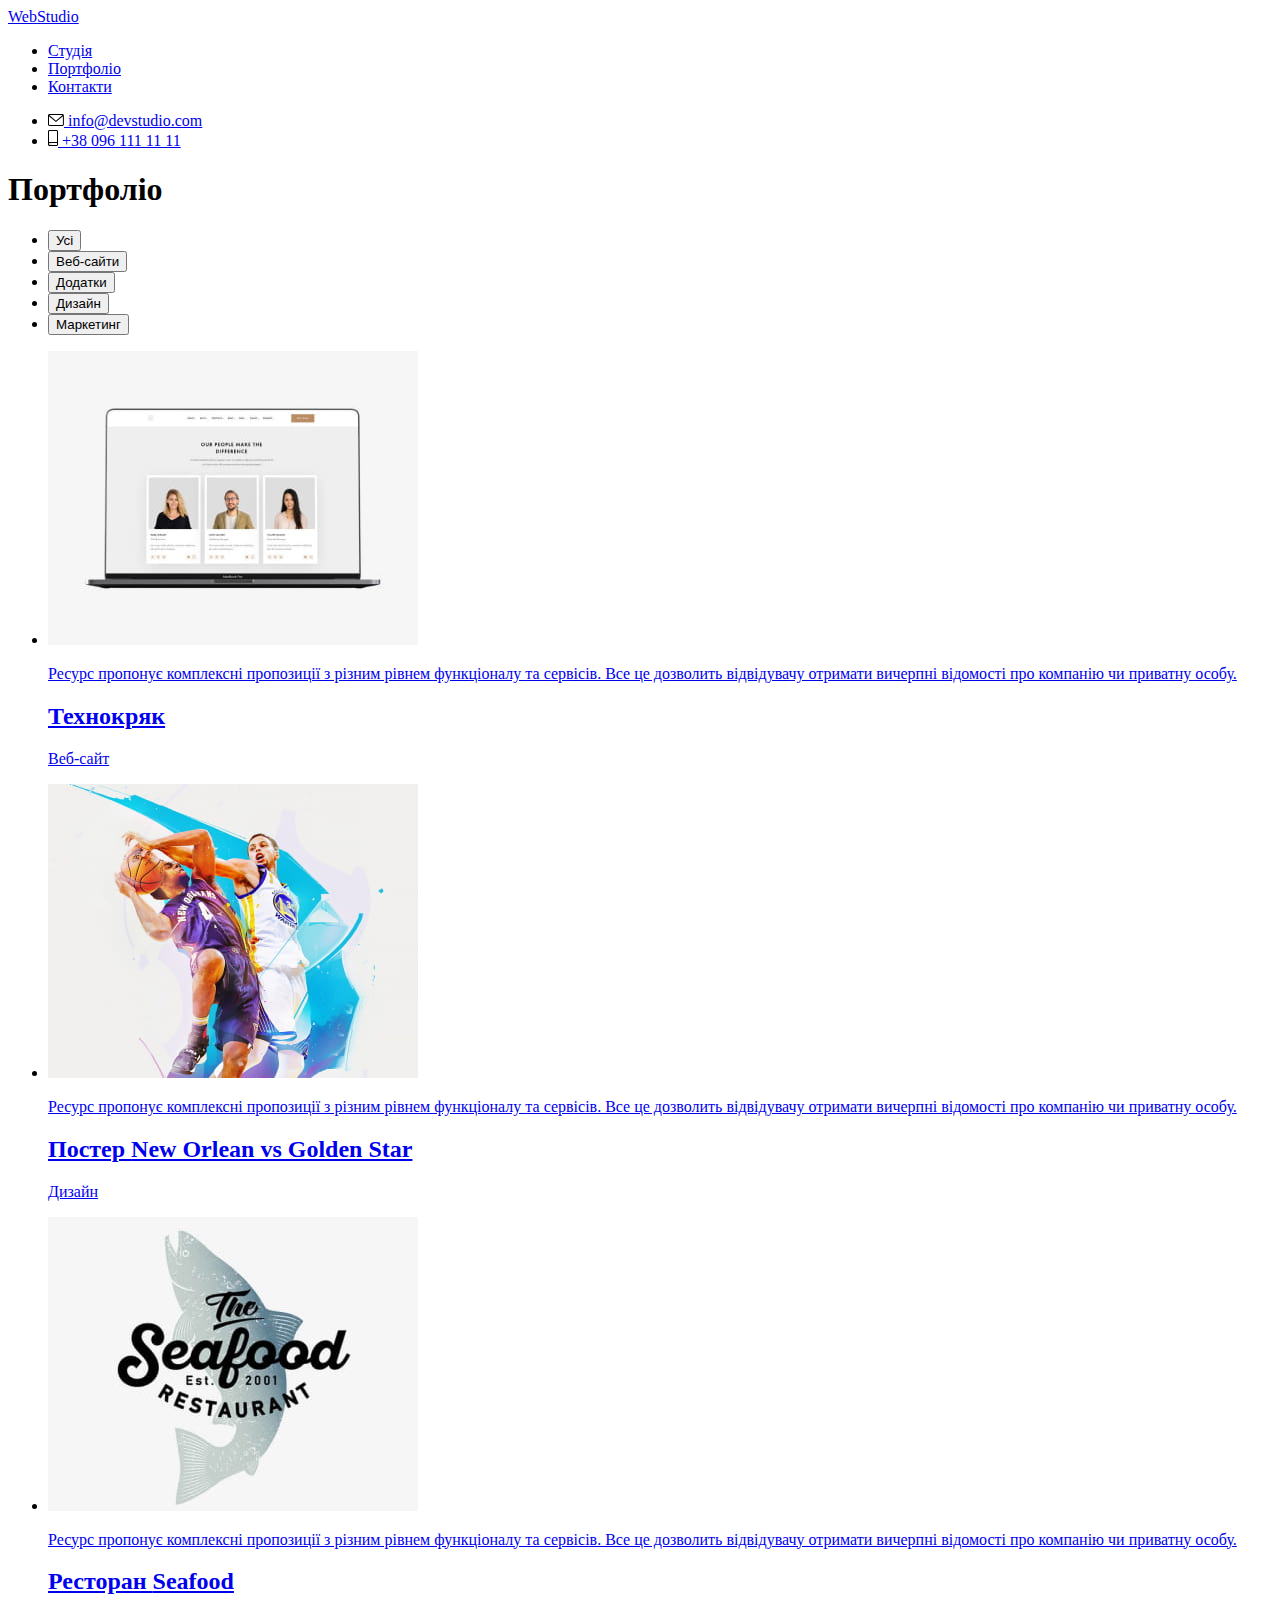
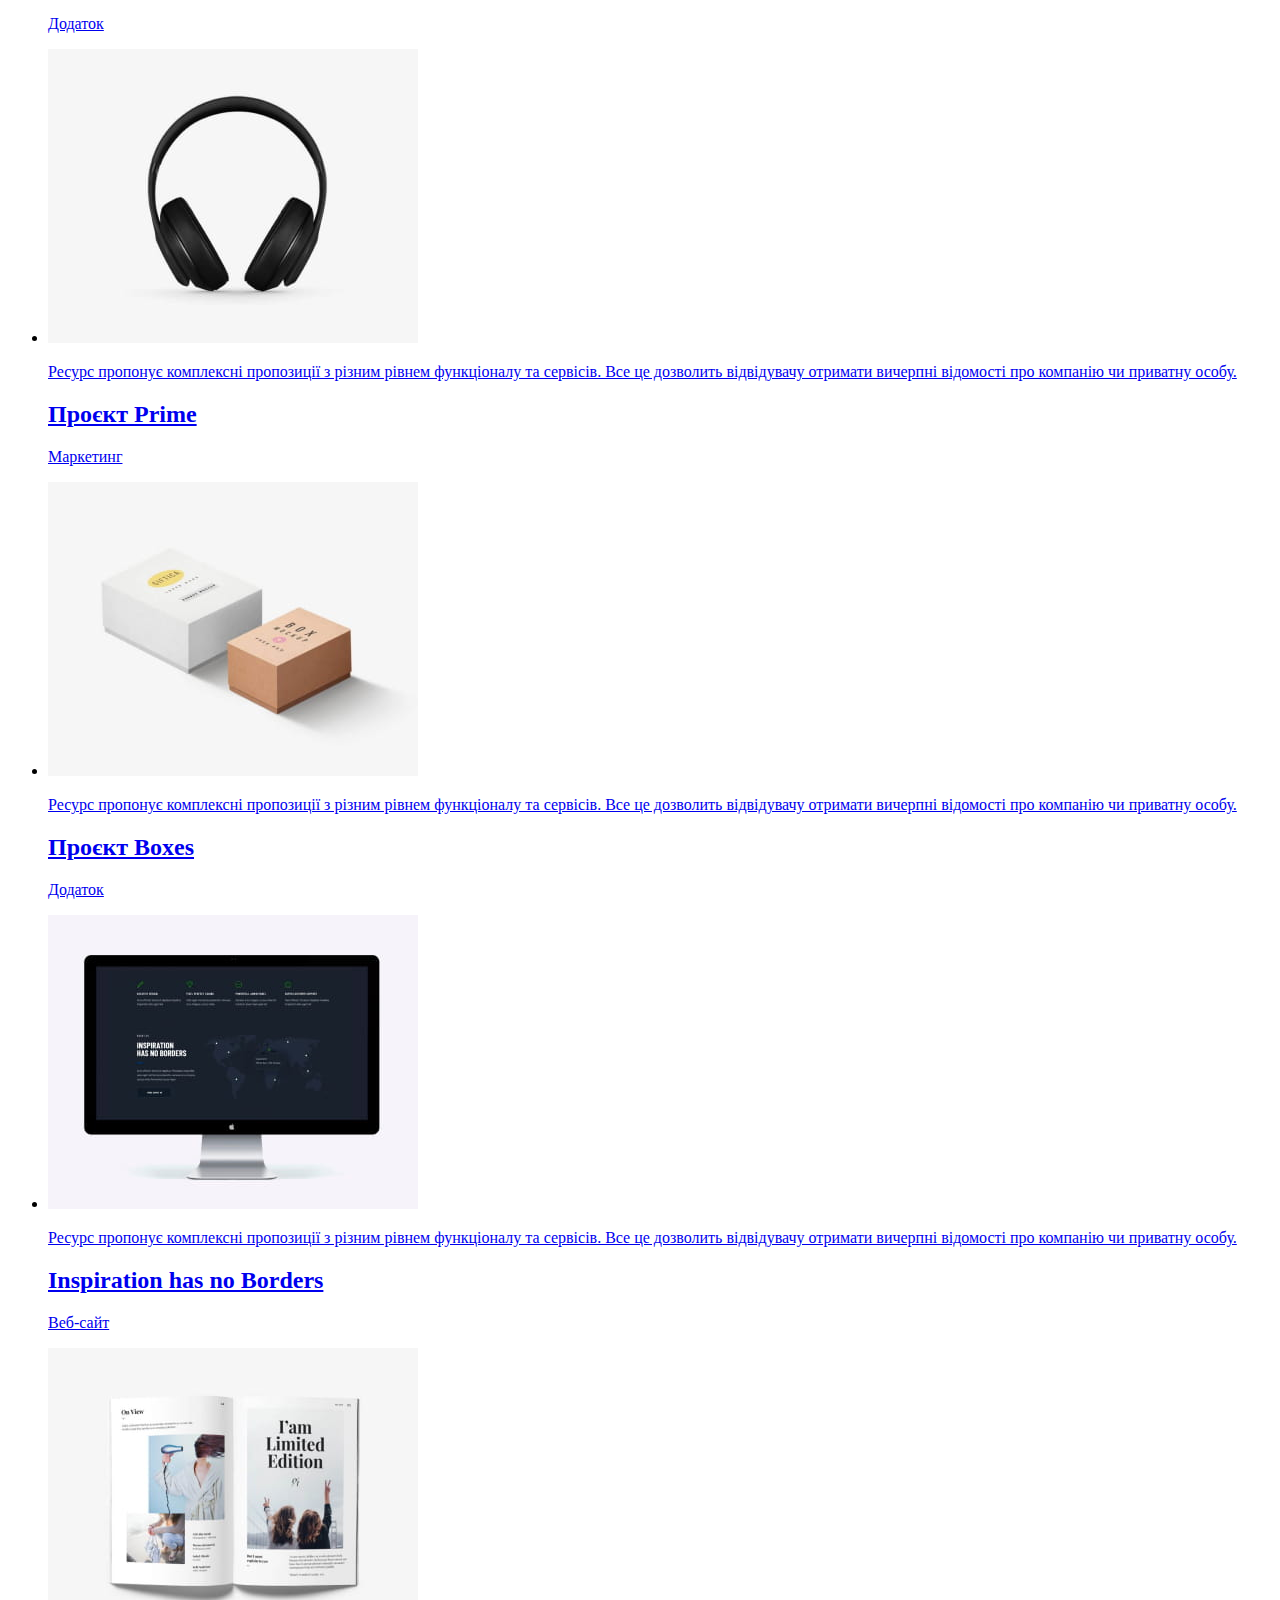
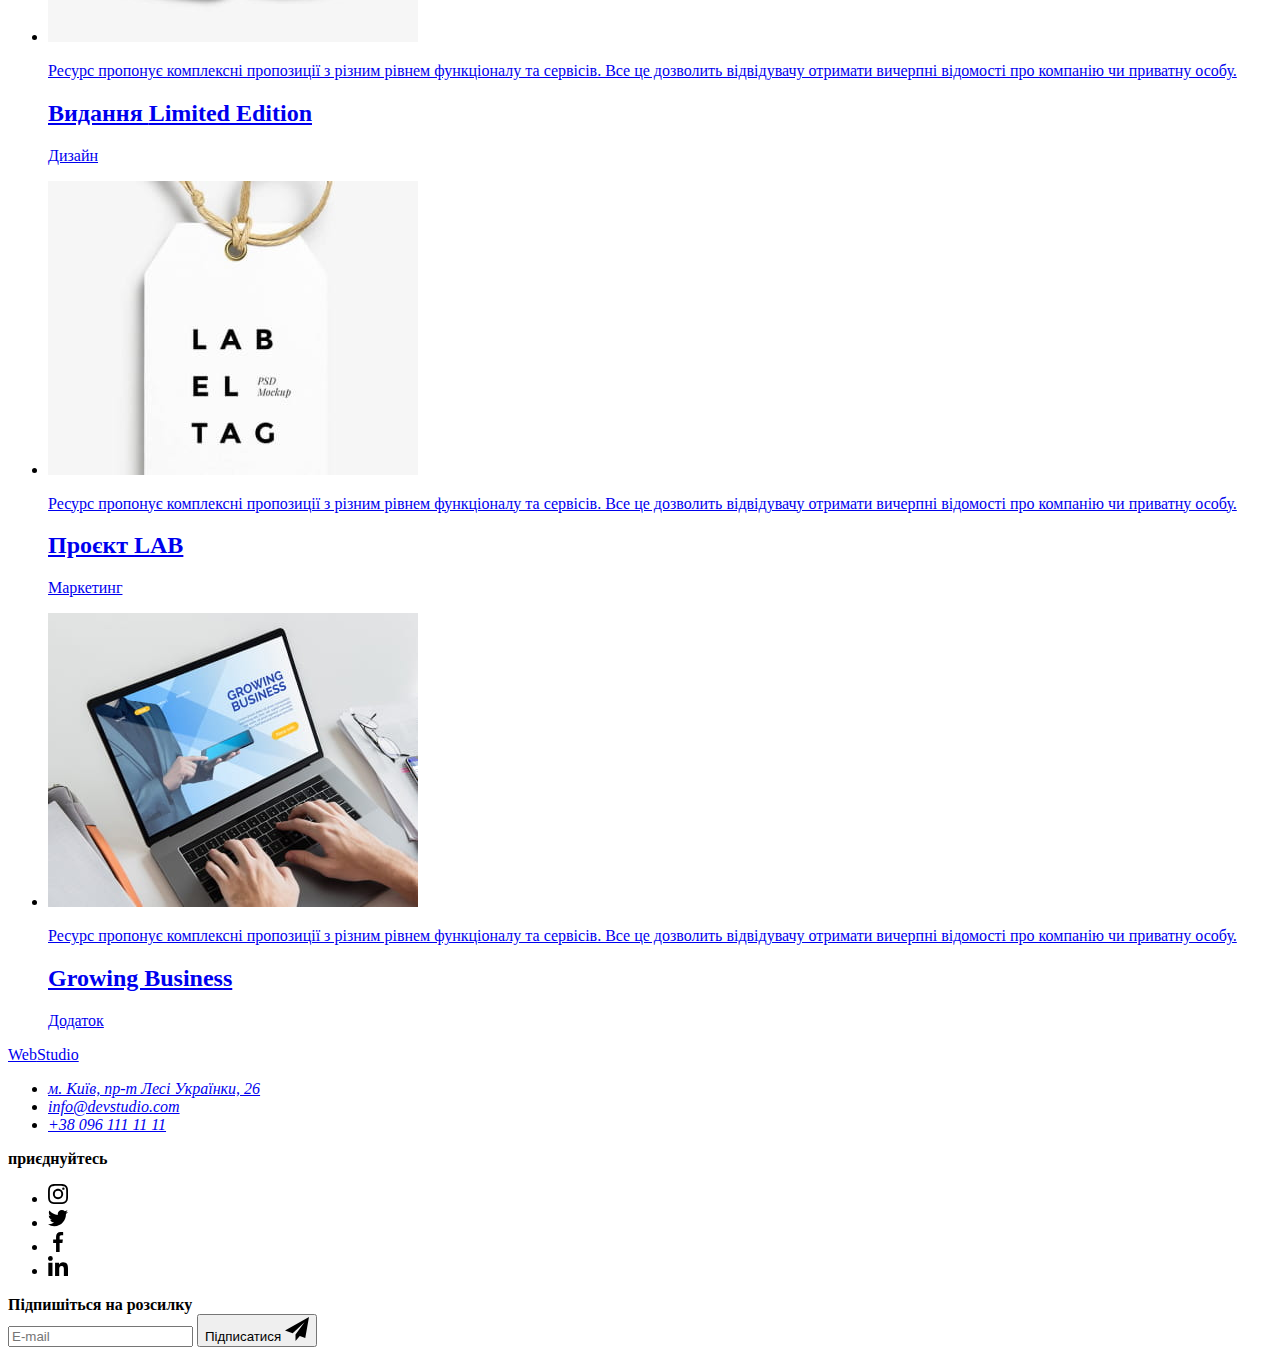
==== commit 5da9368b: "connect main.min styles" ====
--- a/portfolio.html
+++ b/portfolio.html
@@ -21,7 +21,7 @@
       referrerpolicy="no-referrer"
     />
     <!-- Custom Styles -->
-    <link rel="stylesheet" href="./css/style.css" />
+    <link rel="stylesheet" href="/css/main.min.css" />
   </head>
   <body class="page">
     <!-- Header -->
@@ -67,7 +67,7 @@
       <section class="gallery section">
         <div class="container">
           <h1 class="gallery-main-title visually-hidden">Портфоліо</h1>
-          <!-- Gallery Button -->
+          <!-- Radio Buttons -->
           <ul class="gallery-btn list">
             <li class="gallery-btn-item">
               <button class="btn active" type="button">Усі</button>
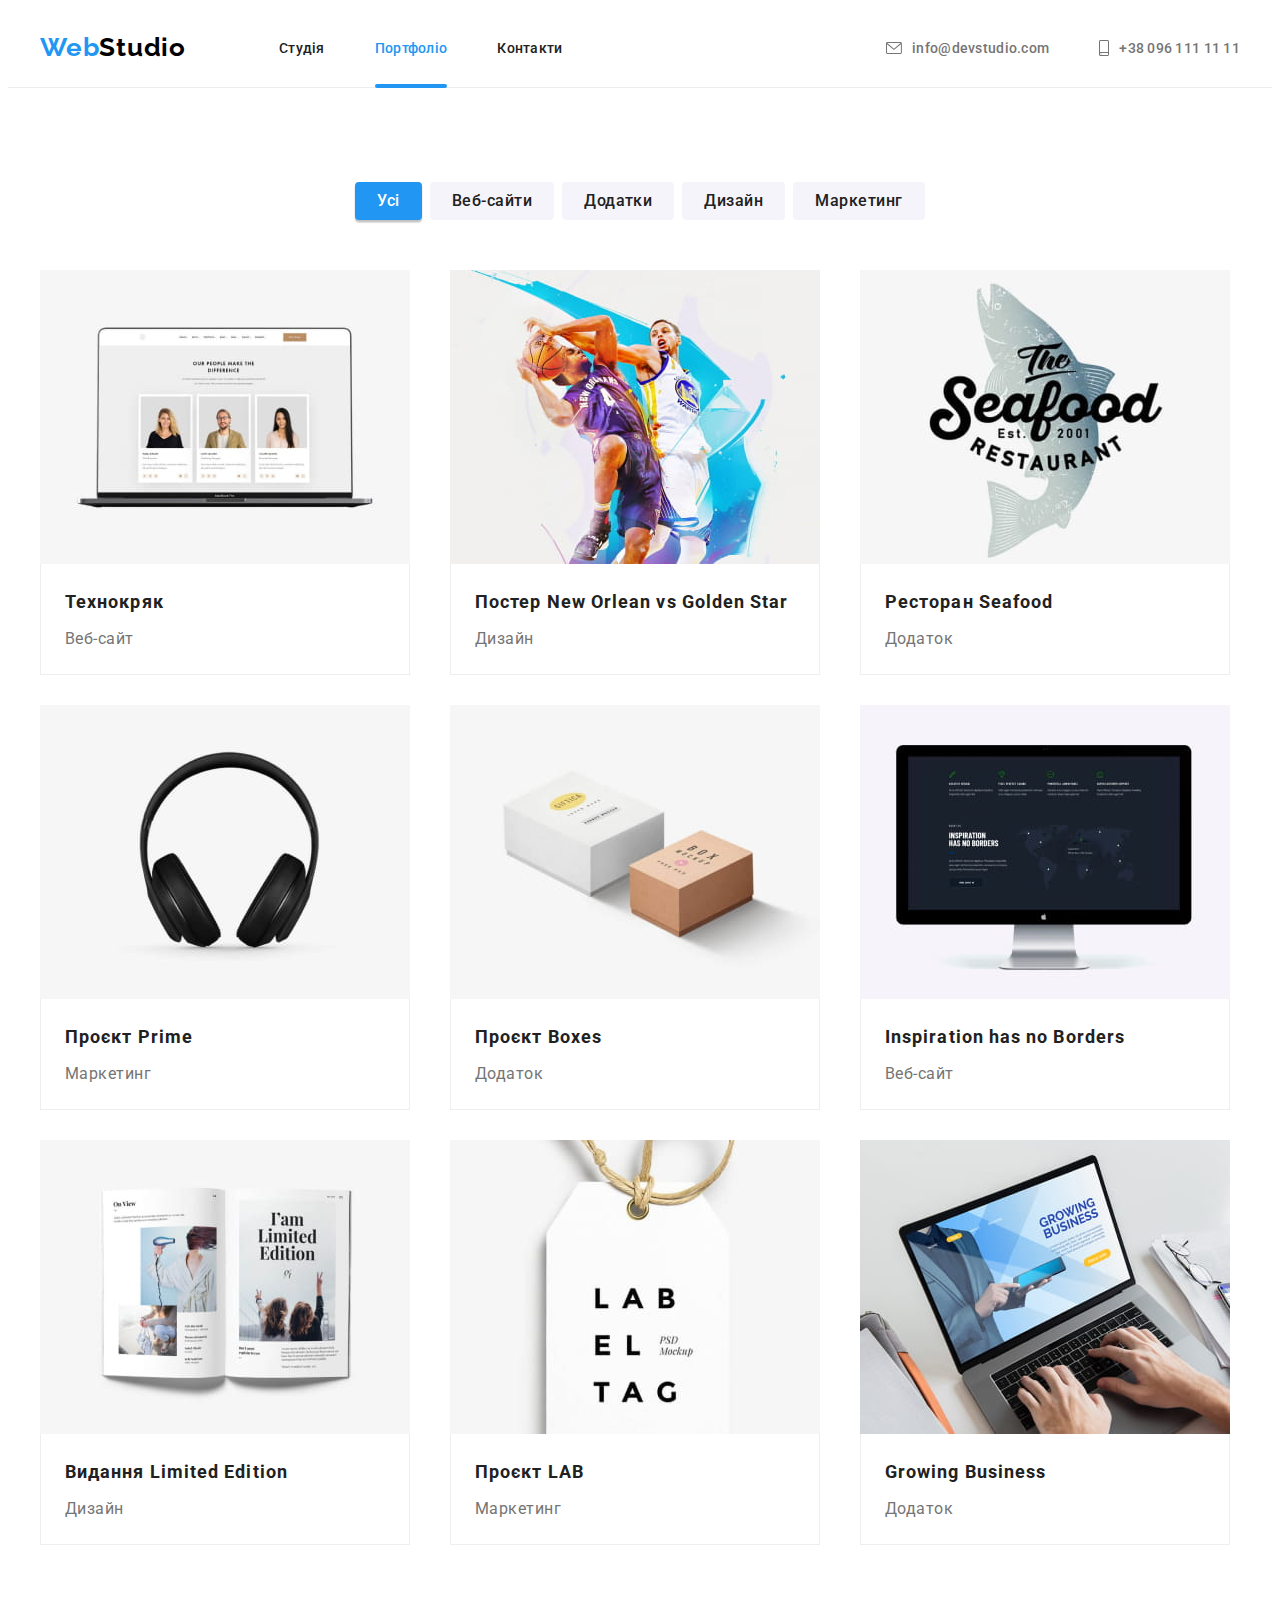
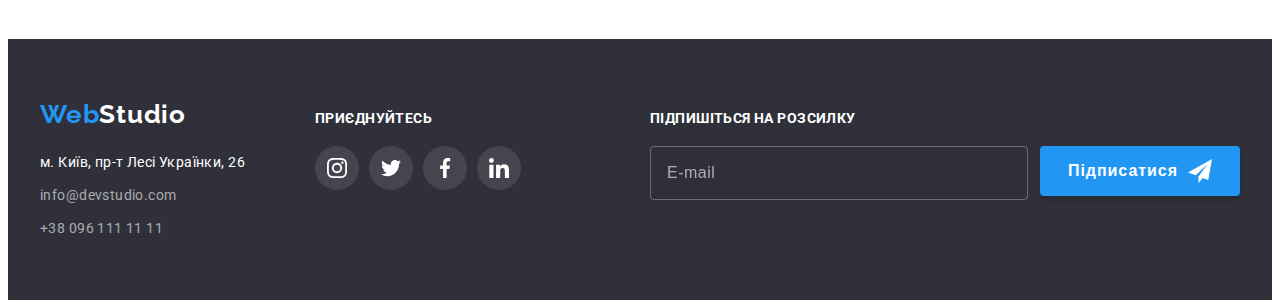
==== commit 35928c51: "fixed markup" ====
--- a/portfolio.html
+++ b/portfolio.html
@@ -21,7 +21,7 @@
       referrerpolicy="no-referrer"
     />
     <!-- Custom Styles -->
-    <link rel="stylesheet" href="/css/main.min.css" />
+    <link rel="stylesheet" href="./css/main.min.css" />
   </head>
   <body class="page">
     <!-- Header -->
--- a/css/main.min.css
+++ b/css/main.min.css
@@ -0,0 +1 @@
+:root{--main-font: "Roboto", sans-serif;--secondary-font: "Raleway", sans-serif;--main-txt-cl: #212121;--secondary-txt-cl: #757575;--light-txt-cl: #ffffff;--dark-logo-cl: #000000;--blue-cl: #2196f3;--info-txt-cl: rgba(255, 255, 255, 0.6);--secondary-form-txt-cl: rgba(117, 117, 117, 0.5);--main-background-cl: #ffffff;--secondary-background-cl: #2f303a;--grey-background-cl: #f5f4fa;--shadow-background: rgba(47, 48, 58, 0.4);--footer-icon-bcgr: rgba(255, 255, 255, 0.1);--modal-backdrop-bcgr: rgba(0, 0, 0, 0.2);--card-overlay-bg: rgba(33, 150, 243, 0.9);--card-functions-bg: rgba(47, 48, 58, 0.8);--dark-blue-cl: #188ce8;--gray-icon: #afb1b8;--header-brdr-cl: #ececec;--cards-brdr-cl: #eeeeee;--modal-btn-brdr: rgba(0, 0, 0, 0.1);--modal-form-brdr: rgba(33, 33, 33, 0.2);--items: 3;--indent: 30px;--animation: 250ms cubic-bezier(0.4, 0, 0.2, 1)}.visually-hidden{position:absolute;width:1px;height:1px;margin:-1px;border:0;padding:0;white-space:nowrap;-webkit-clip-path:inset(100%);clip-path:inset(100%);clip:rect(0 0 0 0);overflow:hidden}.page{background-color:var(--main-background-cl);font-family:var(--main-font);color:var(--main-txt-cl)}h1,h2,h3,h4,h5,h6,p{margin:0}img{display:block;max-width:100%;height:auto}.link{text-decoration:none;color:currentColor}.list{list-style:none;margin:0;padding:0}.section{padding-top:94px;padding-bottom:94px}.container{width:1200px;padding-left:15px;padding-right:15px;margin:0 auto}.logo{font-family:var(--secondary-font);font-weight:700;font-size:26px;line-height:1.1923076923;letter-spacing:.03em;color:var(--blue-cl)}.logo__dark{color:var(--dark-logo-cl)}.logo__light{color:var(--light-txt-cl)}.header{font-weight:500;font-size:14px;line-height:1.1428571429;letter-spacing:.02em;border-bottom:1px solid var(--header-brdr-cl)}.header__container{display:-webkit-box;display:-ms-flexbox;display:flex}.header__logo{padding-top:24px;padding-bottom:24px;margin-right:93px}.nav{margin-right:auto}.nav__list{display:-webkit-box;display:-ms-flexbox;display:flex;gap:50px}.nav__link{position:relative;display:-webkit-box;display:-ms-flexbox;display:flex;padding-top:32px;padding-bottom:31px;-webkit-box-align:center;-ms-flex-align:center;align-items:center;gap:10px;-webkit-transition:color var(--animation);transition:color var(--animation)}.nav__link.current::before{content:"";position:absolute;left:0;bottom:-1px;display:block;width:100%;height:4px;background-color:var(--blue-cl);border-radius:2px}.nav__link:hover,.nav__link:focus{color:var(--blue-cl)}.nav__link.current{color:var(--blue-cl)}.header-contact{display:-webkit-box;display:-ms-flexbox;display:flex;gap:50px;color:var(--secondary-txt-cl)}.header-contact__link{position:relative;display:-webkit-box;display:-ms-flexbox;display:flex;padding-top:32px;padding-bottom:31px;-webkit-box-align:center;-ms-flex-align:center;align-items:center;gap:10px;-webkit-transition:color var(--animation);transition:color var(--animation)}.header-contact__link:hover,.header-contact__link:focus{color:var(--blue-cl)}.header-contact__link:hover .header-contact__icon,.header-contact__link:focus .header-contact__icon{fill:var(--blue-cl)}.header-contact__icon{fill:var(--secondary-txt-cl);-webkit-transition:fill var(--animation);transition:fill var(--animation)}.hero{max-width:1600px;margin-left:auto;margin-right:auto;padding-top:200px;padding-bottom:200px;background-color:var(--secondary-background-cl);background-image:-webkit-gradient(linear, left top, right top, from(var(--shadow-background)), to(var(--shadow-background))),url(../images/hero/hero-bcgr.jpg);background-image:linear-gradient(to right, var(--shadow-background), var(--shadow-background)),url(../images/hero/hero-bcgr.jpg);background-position:center;background-repeat:no-repeat;background-size:cover;text-align:center}.hero__title{width:696px;margin-left:auto;margin-right:auto;margin-bottom:30px;font-weight:900;font-size:44px;line-height:1.3636363636;letter-spacing:.06em;text-transform:uppercase;color:var(--light-txt-cl)}.hero__btn{min-width:216px;min-height:50px;padding:10px;font-family:inherit;font-weight:700;font-size:16px;line-height:1.875;letter-spacing:.06em;color:var(--light-txt-cl);background-color:var(--blue-cl);cursor:pointer;border-style:none;border-radius:4px;-webkit-transition:background-color var(--animation);transition:background-color var(--animation)}.hero__btn:hover,.hero__btn:focus{background-color:var(--dark-blue-cl)}.features__list{display:-webkit-box;display:-ms-flexbox;display:flex;gap:30px}.features__list-item{width:270px}.features__bg-box{display:-webkit-box;display:-ms-flexbox;display:flex;height:120px;background:var(--grey-background-cl);border-radius:4px;-webkit-box-align:center;-ms-flex-align:center;align-items:center;-webkit-box-pack:center;-ms-flex-pack:center;justify-content:center;margin-bottom:30px}.features__title{margin-bottom:10px;font-weight:700;font-size:14px;line-height:1.1428571429;letter-spacing:.03em;text-transform:uppercase}.features__subtitle{font-size:14px;line-height:1.7142857143;letter-spacing:.03em;color:var(--secondary-txt-cl)}.function{padding-bottom:94px}.function__title{margin-bottom:50px;font-weight:700;font-size:36px;line-height:1.1666666667;text-align:center;letter-spacing:.03em;color:var(--main-txt-cl)}.function__list{display:-webkit-box;display:-ms-flexbox;display:flex;gap:30px}.function__thumb{position:relative}.function__txt-box{position:absolute;bottom:0;left:0;width:100%;height:70px;display:-webkit-box;display:-ms-flexbox;display:flex;-webkit-box-align:center;-ms-flex-align:center;align-items:center;-webkit-box-pack:center;-ms-flex-pack:center;justify-content:center;background-color:var(--card-functions-bg)}.function__txt{font-weight:700;font-size:14px;line-height:1.1428571429;text-align:center;letter-spacing:.03em;text-transform:uppercase;color:var(--light-txt-cl)}.team{background-color:var(--grey-background-cl)}.team__title{margin-bottom:50px;font-weight:700;font-size:36px;line-height:1.1666666667;text-align:center;letter-spacing:.03em;color:var(--main-txt-cl)}.team__list{display:-webkit-box;display:-ms-flexbox;display:flex;gap:30px}.team__item{text-align:center;background-color:var(--main-background-cl);-webkit-box-shadow:0px 1px 3px rgba(0,0,0,.12),0px 1px 1px rgba(0,0,0,.14),0px 2px 1px rgba(0,0,0,.2);box-shadow:0px 1px 3px rgba(0,0,0,.12),0px 1px 1px rgba(0,0,0,.14),0px 2px 1px rgba(0,0,0,.2);border-radius:0px 0px 4px 4px}.team__info{padding:30px}.team__name{margin-bottom:10px;font-weight:500;font-size:16px;line-height:1.1875;letter-spacing:.03em;color:var(--main-txt-cl)}.team__profession{margin-bottom:16px;line-height:1.1875;letter-spacing:.03em;color:var(--secondary-txt-cl)}.team__socials{display:-webkit-box;display:-ms-flexbox;display:flex;-webkit-box-pack:center;-ms-flex-pack:center;justify-content:center;gap:10px}.socials__link{display:-webkit-box;display:-ms-flexbox;display:flex;-webkit-box-align:center;-ms-flex-align:center;align-items:center;-webkit-box-pack:center;-ms-flex-pack:center;justify-content:center;width:44px;height:44px;background-color:var(--main-background-cl);border-radius:50%;-webkit-transition:background-color var(--animation);transition:background-color var(--animation)}.socials__link:hover,.socials__link:focus{background-color:var(--blue-cl)}.socials__link:hover .socials__icon,.socials__link:focus .socials__icon{fill:var(--main-background-cl)}.socials__icon{fill:var(--gray-icon);-webkit-transition:fill var(--animation);transition:fill var(--animation)}.clients-title{font-weight:700;font-size:36px;line-height:1.1666666667;text-align:center;letter-spacing:.03em;margin-bottom:50px}.clients-list{display:-webkit-box;display:-ms-flexbox;display:flex;gap:30px}.clients-list-item{width:170px;height:92px}.clients-link{display:-webkit-box;display:-ms-flexbox;display:flex;color:var(--gray-icon);border:1px solid var(--gray-icon);border-radius:4px;height:inherit;-webkit-box-align:center;-ms-flex-align:center;align-items:center;-webkit-box-pack:center;-ms-flex-pack:center;justify-content:center;-webkit-transition:color var(--animation),border-color var(--animation);transition:color var(--animation),border-color var(--animation)}.clients-link:hover,.clients-link:focus{color:var(--blue-cl);border-color:var(--blue-cl)}.client-icon{fill:currentColor}.footer{padding-top:60px;padding-bottom:60px;background-color:var(--secondary-background-cl)}.footer-container{display:-webkit-box;display:-ms-flexbox;display:flex;-webkit-box-align:baseline;-ms-flex-align:baseline;align-items:baseline}.footer-nav{margin-right:70px}.footer-link{display:block;margin-bottom:20px}.info{font-style:normal}.info-list-item:not(:last-child){margin-bottom:9px}.adress-link{display:block;font-size:14px;line-height:1.7142857143;letter-spacing:.03em;color:var(--light-txt-cl);-webkit-transition:color var(--animation);transition:color var(--animation)}.adress-link:hover,.adress-link:focus{color:var(--blue-cl)}.info-link{display:block;font-size:14px;line-height:1.7142857143;letter-spacing:.03em;color:var(--info-txt-cl);-webkit-transition:color var(--animation);transition:color var(--animation)}.info-link:hover,.info-link:focus{color:var(--blue-cl)}.footer-socials{margin-right:auto}.footer-socials-title{display:block;font-weight:700;font-size:14px;line-height:1.1428571429;letter-spacing:.03em;text-transform:uppercase;color:var(--light-txt-cl);margin-bottom:20px}.footer-socials-list{display:-webkit-box;display:-ms-flexbox;display:flex;gap:10px}.footer-socials-item{width:44px;height:44px}.footer-socials-link{display:-webkit-box;display:-ms-flexbox;display:flex;height:inherit;-webkit-box-align:center;-ms-flex-align:center;align-items:center;-webkit-box-pack:center;-ms-flex-pack:center;justify-content:center;background:var(--footer-icon-bcgr);border-radius:50%;-webkit-transition:background-color var(--animation);transition:background-color var(--animation)}.footer-socials-link:hover,.footer-socials-link:focus{background-color:var(--blue-cl)}.footer-socials-icon{fill:var(--main-background-cl)}.subscribe-form-title{display:block;font-weight:700;font-size:14px;line-height:1.1428571429;letter-spacing:.03em;text-transform:uppercase;color:var(--light-txt-cl);margin-bottom:20px}.subscribe-form{display:-webkit-box;display:-ms-flexbox;display:flex}.subscribe-form-field{margin-right:12px}.subscribe-form-input{width:358px;height:50px;padding-left:16px;border:1px solid rgba(255,255,255,.3);-webkit-filter:drop-shadow(0px 4px 4px rgba(0, 0, 0, 0.15));filter:drop-shadow(0px 4px 4px rgba(0, 0, 0, 0.15));border-radius:4px;background-color:rgba(0,0,0,0);outline:rgba(0,0,0,0);color:var(--info-txt-cl)}.subscribe-form-input::-webkit-input-placeholder{font-weight:400;font-size:16px;line-height:1.25;letter-spacing:.03em;color:var(--info-txt-cl)}.subscribe-form-input::-moz-placeholder{font-weight:400;font-size:16px;line-height:1.25;letter-spacing:.03em;color:var(--info-txt-cl)}.subscribe-form-input:-ms-input-placeholder{font-weight:400;font-size:16px;line-height:1.25;letter-spacing:.03em;color:var(--info-txt-cl)}.subscribe-form-input::-ms-input-placeholder{font-weight:400;font-size:16px;line-height:1.25;letter-spacing:.03em;color:var(--info-txt-cl)}.subscribe-form-input::placeholder{font-weight:400;font-size:16px;line-height:1.25;letter-spacing:.03em;color:var(--info-txt-cl)}.subscribe-form-input:focus{border-color:var(--blue-cl)}.subscribe-btn{display:-webkit-box;display:-ms-flexbox;display:flex;-webkit-box-align:center;-ms-flex-align:center;align-items:center;-webkit-box-pack:center;-ms-flex-pack:center;justify-content:center;width:200px;height:50px;background:var(--blue-cl);-webkit-box-shadow:0px 4px 4px rgba(0,0,0,.15);box-shadow:0px 4px 4px rgba(0,0,0,.15);border-radius:4px;border:none;font-weight:700;font-size:16px;line-height:1.875;letter-spacing:.06em;color:var(--light-txt-cl);cursor:pointer;-webkit-transition:background-color var(--animation);transition:background-color var(--animation)}.subscribe-btn:hover,.subscribe-btn:focus{background-color:var(--dark-blue-cl)}.subscribe-icon{margin-left:10px;fill:var(--light-txt-cl)}.backdrop{position:fixed;top:0;left:0;width:100%;height:100%;background-color:var(--modal-backdrop-bcgr);-webkit-transition:opacity var(--animation),visibility var(--animation);transition:opacity var(--animation),visibility var(--animation)}.backdrop.is-hidden{opacity:0;pointer-events:none;visibility:hidden}.modal{padding:40px;position:absolute;top:50%;left:50%;-webkit-transform:translate(-50%, -50%);transform:translate(-50%, -50%);width:528px;height:581px;background-color:var(--main-background-cl);-webkit-box-shadow:0px 1px 3px rgba(0,0,0,.12),0px 1px 1px rgba(0,0,0,.14),0px 2px 1px rgba(0,0,0,.2);box-shadow:0px 1px 3px rgba(0,0,0,.12),0px 1px 1px rgba(0,0,0,.14),0px 2px 1px rgba(0,0,0,.2);border-radius:4px}.modal-btn{position:absolute;top:8px;right:8px;width:30px;height:30px;display:-webkit-box;display:-ms-flexbox;display:flex;-webkit-box-align:center;-ms-flex-align:center;align-items:center;-webkit-box-pack:center;-ms-flex-pack:center;justify-content:center;padding:0;background-color:var(--main-background-cl);border-radius:50%;border:1px solid var(--modal-btn-brdr);cursor:pointer}.register-form-title{display:block;font-weight:700;font-size:20px;line-height:1.15;text-align:center;letter-spacing:.03em;color:var(--main-txt-cl);margin-bottom:12px}.register-form-group{margin-bottom:20px}.register-form-field{position:relative;display:block;margin-bottom:10px}.register-form-field:last-child{margin-bottom:0}.register-form-label{display:block;font-size:12px;line-height:1.1666666667;letter-spacing:.01em;color:var(--secondary-txt-cl);margin-bottom:4px}.register-form-input{width:100%;height:40px;padding-left:42px;padding-right:42px;border:1px solid var(--modal-form-brdr);border-radius:4px;outline:rgba(0,0,0,0);-webkit-transition:border-color var(--animation);transition:border-color var(--animation)}.register-form-input:focus{border-color:var(--blue-cl)}.register-form-icon{position:absolute;bottom:11px;left:12px;-webkit-transition:fill var(--animation);transition:fill var(--animation)}.register-form-input:focus+.register-form-icon{fill:var(--blue-cl)}.register-form-head{display:block;font-size:12px;line-height:1.1666666667;letter-spacing:.01em;color:var(--secondary-txt-cl);margin-bottom:4px}.register-form-comment{display:block;width:100%;height:120px;padding:12px 16px;font-size:12px;line-height:1.1666666667;letter-spacing:.01em;resize:none;border:1px solid var(--modal-form-brdr);border-radius:4px;outline:rgba(0,0,0,0);-webkit-transition:border-color var(--animation);transition:border-color var(--animation)}.register-form-comment:focus{border-color:var(--blue-cl)}.register-form-comment::-webkit-input-placeholder{font-size:12px;line-height:1.1666666667;letter-spacing:.01em;color:var(--secondary-form-txt-cl)}.register-form-comment::-moz-placeholder{font-size:12px;line-height:1.1666666667;letter-spacing:.01em;color:var(--secondary-form-txt-cl)}.register-form-comment:-ms-input-placeholder{font-size:12px;line-height:1.1666666667;letter-spacing:.01em;color:var(--secondary-form-txt-cl)}.register-form-comment::-ms-input-placeholder{font-size:12px;line-height:1.1666666667;letter-spacing:.01em;color:var(--secondary-form-txt-cl)}.register-form-comment::placeholder{font-size:12px;line-height:1.1666666667;letter-spacing:.01em;color:var(--secondary-form-txt-cl)}.register-form-agreement{position:relative;display:-webkit-box;display:-ms-flexbox;display:flex;-webkit-box-align:center;-ms-flex-align:center;align-items:center;-webkit-box-pack:center;-ms-flex-pack:center;justify-content:center;margin-bottom:30px;gap:7px}.register-form-checkbox{display:block}.register-form-checkbox:checked+.checkbox-icon .icon-checked{opacity:1}.register-form-checkbox:checked+.checkbox-icon .icon-unchecked{opacity:0}.register-form-checkbox:focus+.checkbox-icon{border:1px solid var(--blue-cl);border-radius:2px}.icon-checked{opacity:0;-webkit-transition:opacity var(--animation);transition:opacity var(--animation)}.icon-unchecked{opacity:1;-webkit-transition:opacity var(--animation);transition:opacity var(--animation)}.register-form-desc{font-weight:400;font-size:14px;line-height:1.7142857143;letter-spacing:.03em;color:var(--secondary-txt-cl);-webkit-user-select:none;-moz-user-select:none;-ms-user-select:none;user-select:none}.register-form-link{font-weight:400;font-size:14px;line-height:1.7142857143;letter-spacing:.03em;-webkit-text-decoration-line:underline;text-decoration-line:underline;color:var(--blue-cl)}.register-form-btn{display:block;margin:0 auto;width:200px;height:50px;background-color:var(--blue-cl);-webkit-box-shadow:0px 4px 4px rgba(0,0,0,.15);box-shadow:0px 4px 4px rgba(0,0,0,.15);border-radius:4px;border:none;font-weight:700;font-size:16px;line-height:1.875;letter-spacing:.06em;color:var(--light-txt-cl);cursor:pointer;-webkit-transition:background-color var(--animation);transition:background-color var(--animation)}.register-form-btn:hover,.register-form-btn:focus{background-color:var(--dark-blue-cl)}.btn{border-radius:4px;padding:6px 22px;border-style:none;min-height:38px}.gallery-btn{display:-webkit-box;display:-ms-flexbox;display:flex;-webkit-box-pack:center;-ms-flex-pack:center;justify-content:center;gap:8px;margin-bottom:50px}.gallery .btn{font-family:inherit;font-weight:500;font-size:16px;line-height:1.625;letter-spacing:.03em;color:var(--main-txt-cl);background:var(--grey-background-cl);cursor:pointer;-webkit-transition:color var(--animation),background-color var(--animation),-webkit-box-shadow var(--animation);transition:color var(--animation),background-color var(--animation),-webkit-box-shadow var(--animation);transition:box-shadow var(--animation),color var(--animation),background-color var(--animation);transition:box-shadow var(--animation),color var(--animation),background-color var(--animation),-webkit-box-shadow var(--animation)}.gallery .btn:hover,.gallery .btn:focus,.gallery .btn.active{-webkit-box-shadow:0px 3px 1px rgba(0,0,0,.1),0px 1px 2px rgba(0,0,0,.08),0px 2px 2px rgba(0,0,0,.12);box-shadow:0px 3px 1px rgba(0,0,0,.1),0px 1px 2px rgba(0,0,0,.08),0px 2px 2px rgba(0,0,0,.12);color:var(--light-txt-cl);background-color:var(--blue-cl)}.gallery-list{display:-webkit-box;display:-ms-flexbox;display:flex;-ms-flex-wrap:wrap;flex-wrap:wrap;gap:30px}.gallery-list-item{-ms-flex-preferred-size:calc((100% - var(--indent)*(var(--items) - 1))/var(--items));flex-basis:calc((100% - var(--indent)*(var(--items) - 1))/var(--items))}.gallery-link{display:inline-block;cursor:pointer;-webkit-transition:-webkit-box-shadow var(--animation);transition:-webkit-box-shadow var(--animation);transition:box-shadow var(--animation);transition:box-shadow var(--animation), -webkit-box-shadow var(--animation)}.gallery-link:hover,.gallery-link:focus{-webkit-box-shadow:0px 1px 1px rgba(0,0,0,.12),0px 4px 4px rgba(0,0,0,.06),1px 4px 6px rgba(0,0,0,.16);box-shadow:0px 1px 1px rgba(0,0,0,.12),0px 4px 4px rgba(0,0,0,.06),1px 4px 6px rgba(0,0,0,.16)}.gallery-link:hover .overlay,.gallery-link:focus .overlay{-webkit-transform:translateY(0);transform:translateY(0)}.gallery-thumb{position:relative;overflow:hidden}.overlay{position:absolute;top:0;left:0;-webkit-transform:translateY(101%);transform:translateY(101%);width:100%;height:100%;display:-webkit-box;display:-ms-flexbox;display:flex;-webkit-box-align:center;-ms-flex-align:center;align-items:center;-webkit-box-pack:center;-ms-flex-pack:center;justify-content:center;padding:63px 24px;background-color:var(--card-overlay-bg);-webkit-transition:-webkit-transform var(--animation);transition:-webkit-transform var(--animation);transition:transform var(--animation);transition:transform var(--animation), -webkit-transform var(--animation)}.overlay-desc{font-weight:400;font-size:18px;line-height:1.5555555556;letter-spacing:.03em;color:var(--light-txt-cl)}.gallery-txt{padding:20px 24px;border:1px solid var(--cards-brdr-cl);border-top:none}.gallery-title{margin-bottom:4px;font-weight:700;font-size:18px;line-height:2;letter-spacing:.06em;color:var(--main-txt-cl)}.gallery-subtitle{font-size:16px;line-height:1.875;letter-spacing:.03em;color:var(--secondary-txt-cl)}/*# sourceMappingURL=main.min.css.map */